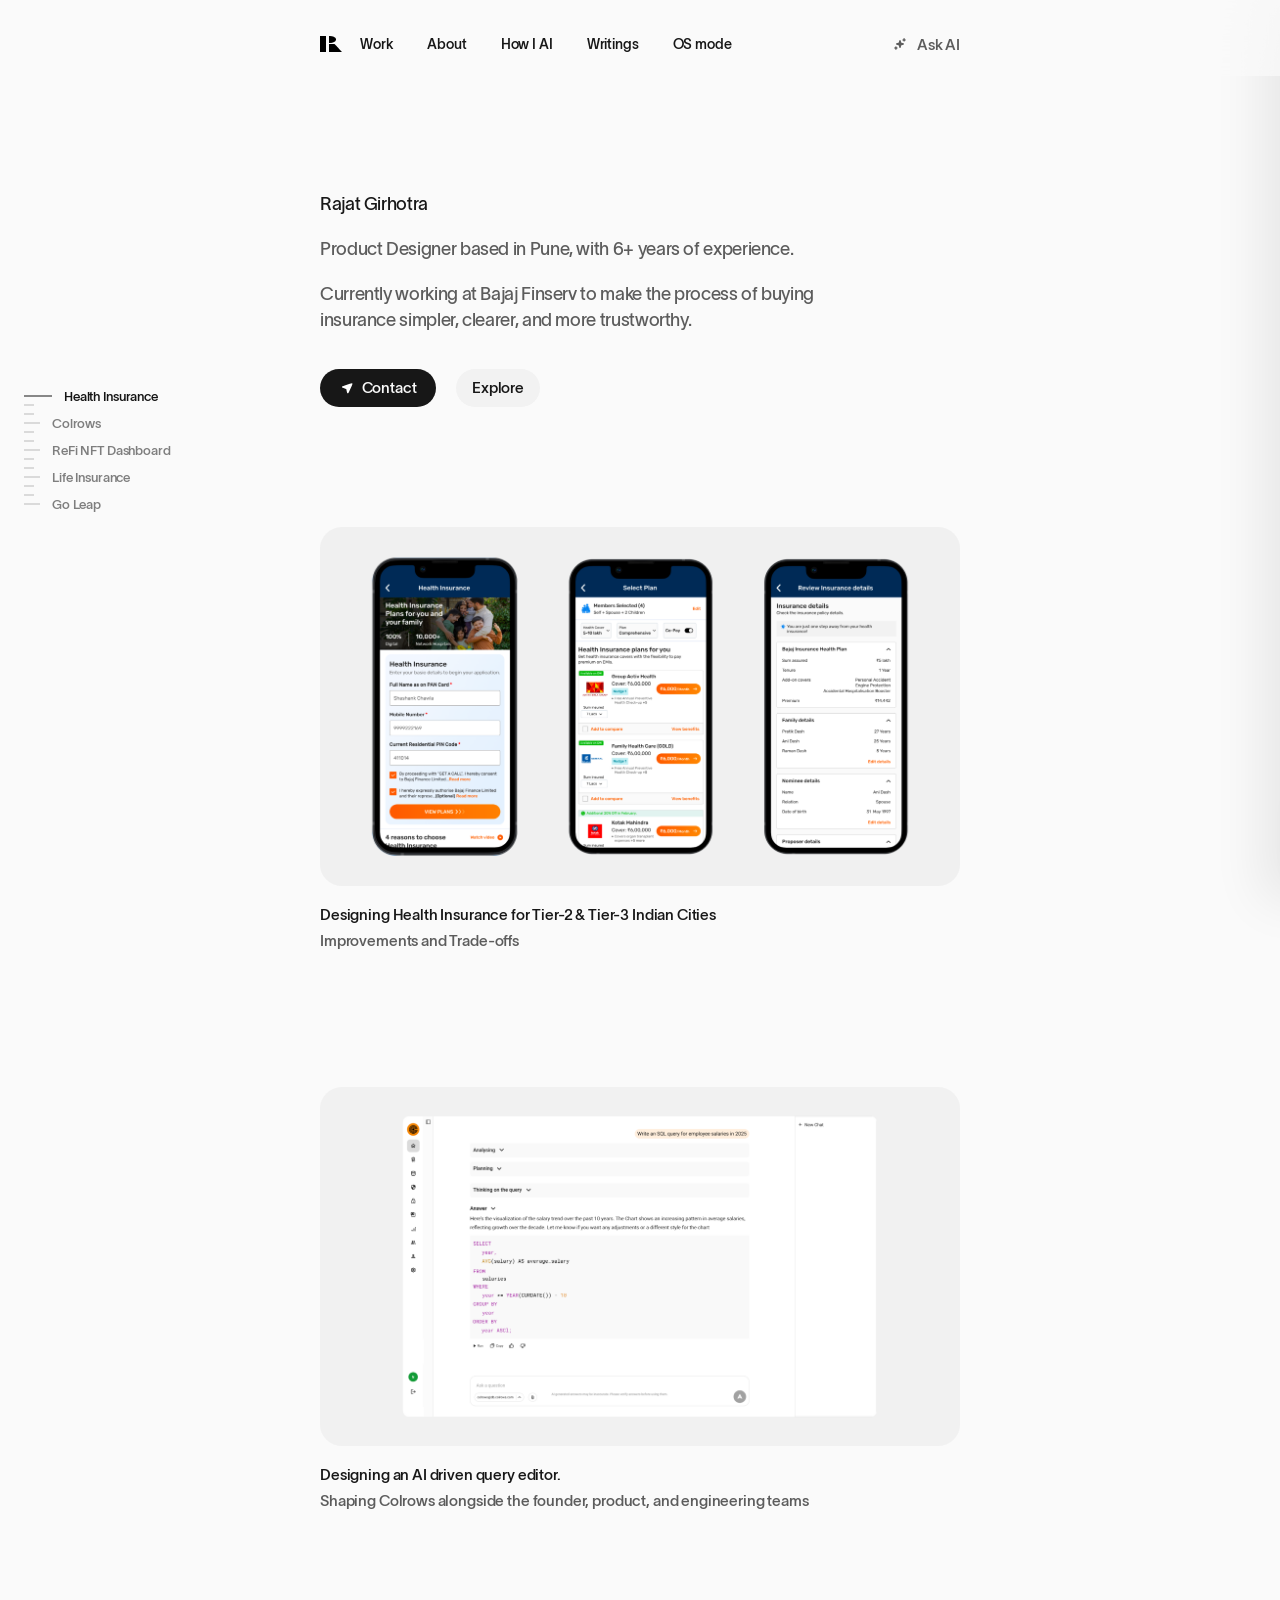
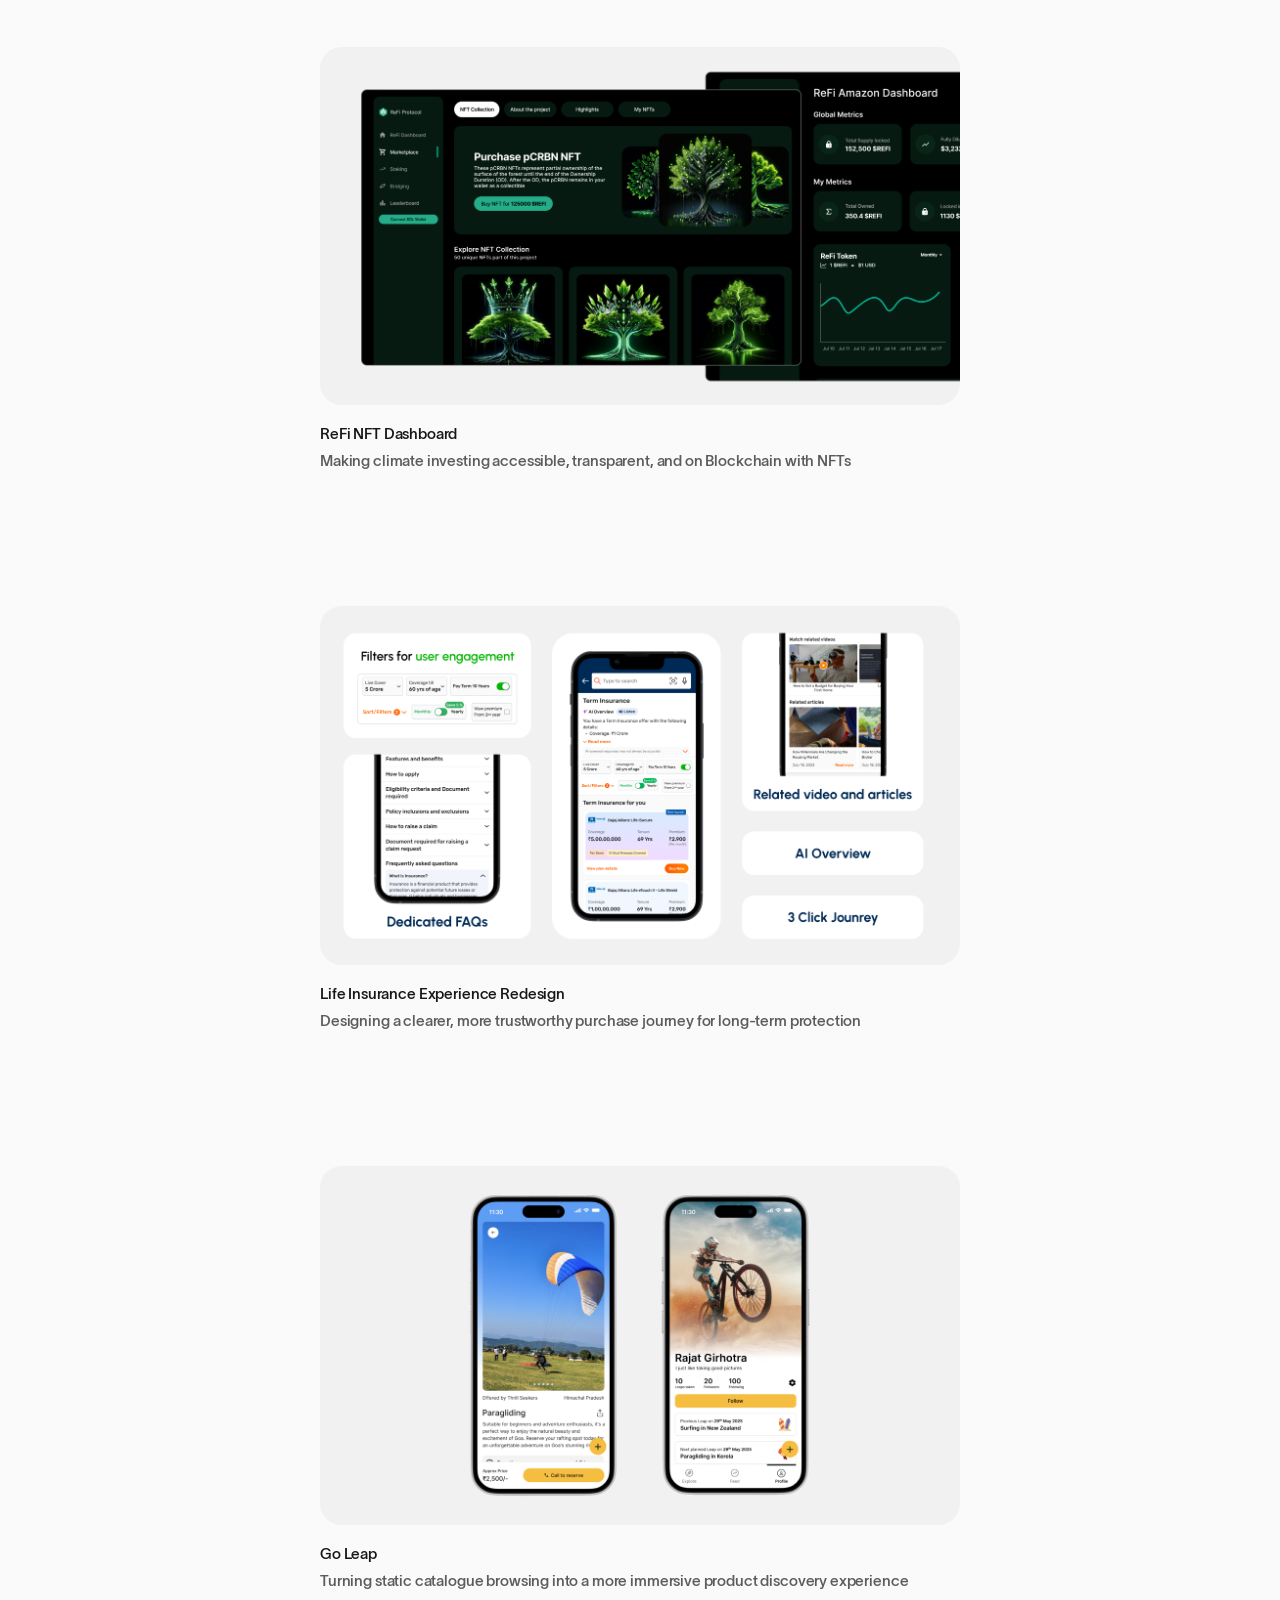
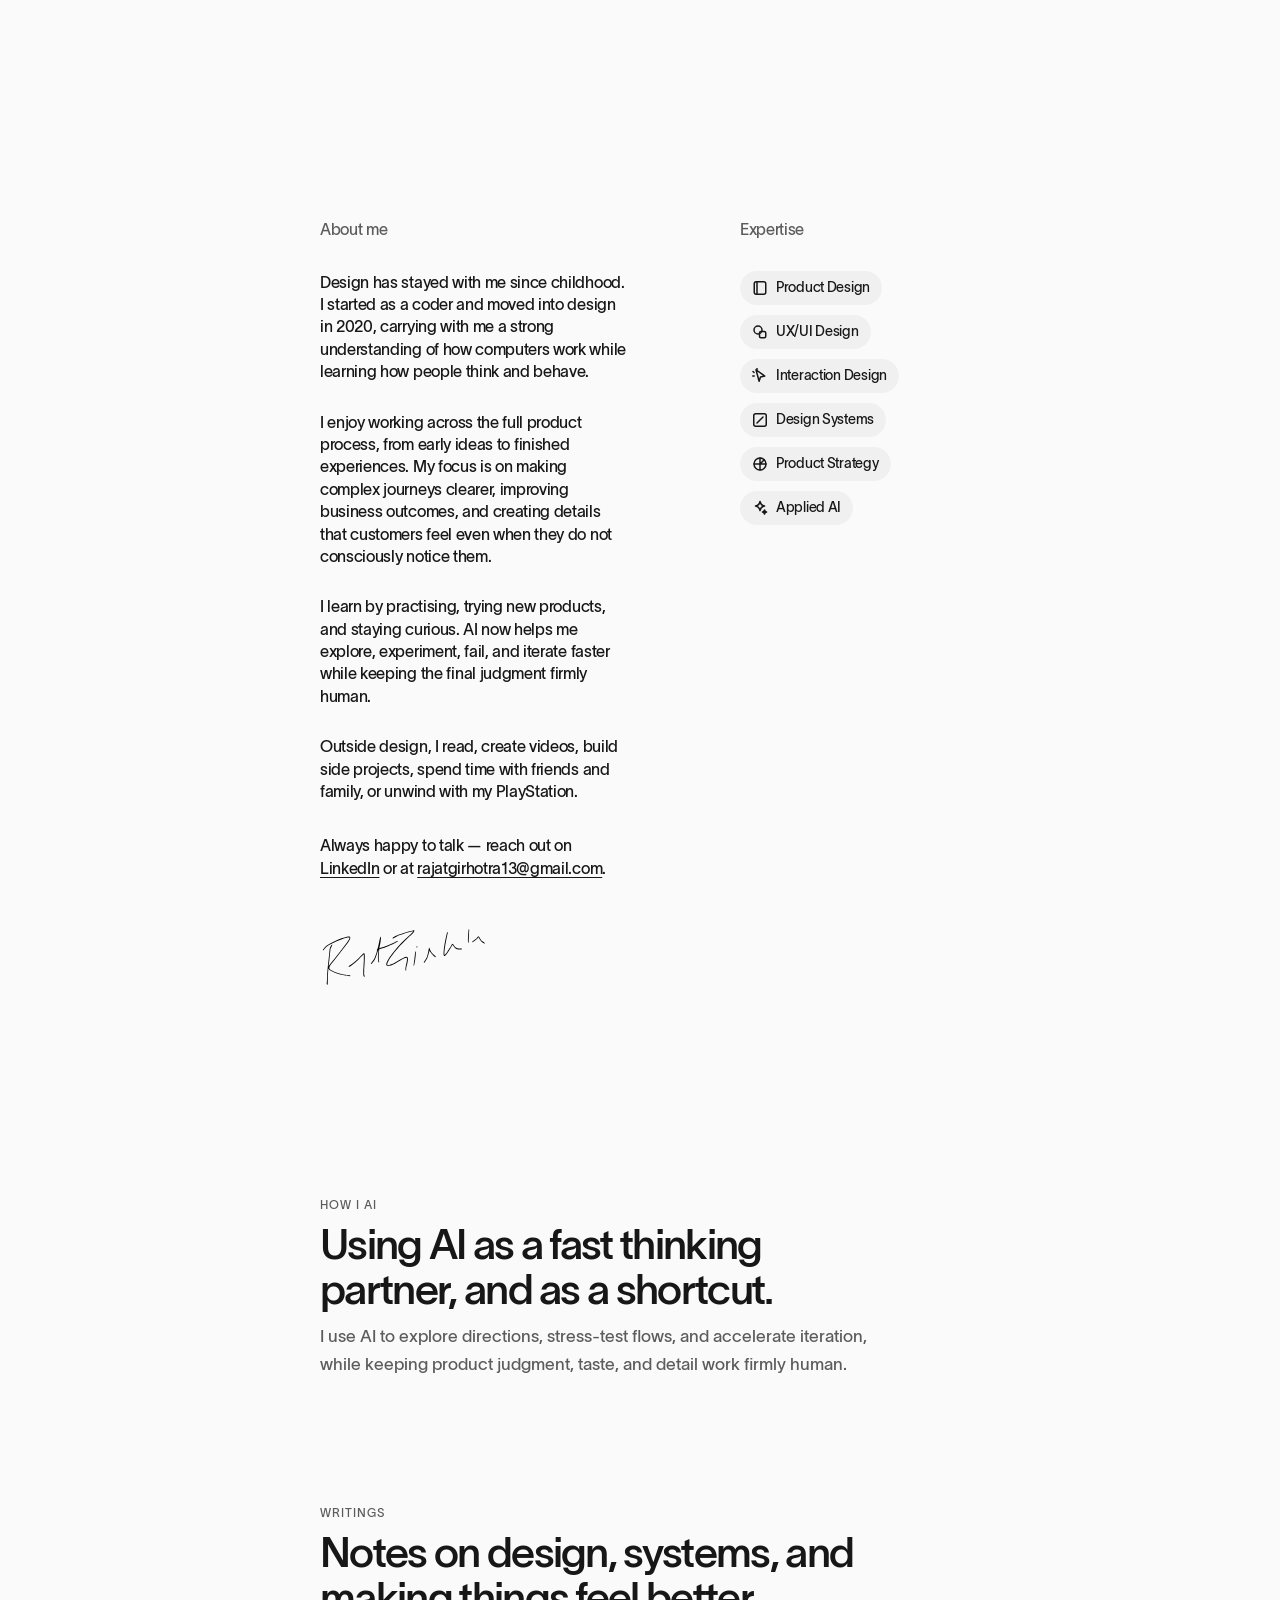
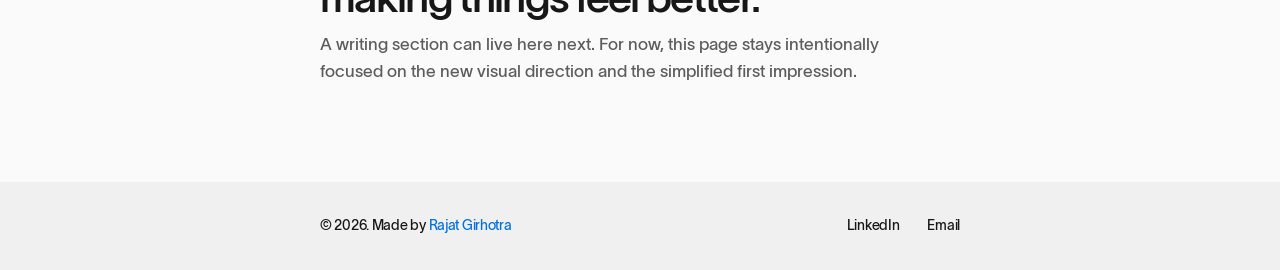
==== index.html @ a449719b "91" ====
<!DOCTYPE html>
<html lang="en">
<head>
  <meta charset="UTF-8">
  <meta name="viewport" content="width=device-width, initial-scale=1.0">
  <title>Rajat Girhotra</title>
  <meta name="description" content="Product designer based in Pune, designing thoughtful insurance experiences.">
  <link rel="icon" type="image/png" sizes="16x16" href="/favicon-16.png">
  <link rel="icon" href="/favicon.ico" sizes="any">
  <link rel="icon" type="image/png" sizes="32x32" href="/favicon.png">
  <link rel="icon" type="image/png" sizes="32x32" href="/favicon-light.png" media="(prefers-color-scheme: light)">
  <link rel="icon" type="image/png" sizes="32x32" href="/favicon-dark.png" media="(prefers-color-scheme: dark)">
  <link rel="icon" type="image/svg+xml" href="/favicon.svg">
  <link rel="apple-touch-icon" href="/apple-touch-icon.png">
  <script>
    if ('scrollRestoration' in history) {
      history.scrollRestoration = 'manual';
    }
    if (window.location.hash) {
      history.replaceState(null, '', window.location.pathname + window.location.search);
    }
    window.scrollTo(0, 0);
  </script>
  <link rel="stylesheet" href="portfolio-redesign.css?v=20260815-3">
</head>
<body>
  <div class="site-shell">
    <header class="topbar">
      <div class="topbar-inner">
        <a class="brand" href="index.html" aria-label="Rajat Girhotra home">
          <img src="rajatlogo.png" alt="" width="22" height="16">
          <span class="brand-name">Rajat Girhotra</span>
        </a>
        <nav id="primaryNavigation" class="topnav" aria-label="Primary">
          <a href="#selected-work"><span class="nav-label">Work</span><span class="nav-description">Things I've made</span></a>
          <a href="#about"><span class="nav-label">About</span><span class="nav-description">Get to know me</span></a>
          <a href="#how-i-ai"><span class="nav-label">How I AI</span><span class="nav-description">How I think with AI</span></a>
          <a href="#writings"><span class="nav-label">Writings</span><span class="nav-description">Some of my thoughts</span></a>
          <a href="index-legacy-finder.html?mode=finder"><span class="nav-label">OS mode</span><span class="nav-description">Open Finder view</span></a>
        </nav>
        <button
          id="mobileMenuToggle"
          class="mobile-menu-toggle"
          type="button"
          aria-label="Open menu"
          aria-expanded="false"
          aria-controls="primaryNavigation"
        >
          <span></span>
          <span></span>
        </button>
        <button class="ask-ai-link ask-ai-trigger ask-ai-desktop-trigger" type="button" aria-expanded="false" aria-controls="askAiPanel">
          <img class="ask-ai-trigger-icon" src="askai.svg" alt="" width="14" height="14" aria-hidden="true">
          <span class="ask-ai-trigger-text">Ask AI</span>
          <span class="ask-ai-trigger-separator" aria-hidden="true"></span>
          <span class="ask-ai-trigger-avatar" aria-hidden="true">R</span>
        </button>
      </div>
    </header>

    <aside class="case-study-rail" aria-label="Case study navigation">
      <button class="case-study-rail-item is-active" type="button" data-case-study-rail-target="selected-work">
        <span class="case-study-rail-mark" aria-hidden="true"></span>
        <span class="case-study-rail-label">Health Insurance</span>
      </button>
      <span class="case-study-rail-tick" aria-hidden="true"></span>
      <span class="case-study-rail-tick" aria-hidden="true"></span>
      <button class="case-study-rail-item" type="button" data-case-study-rail-target="colrows-work">
        <span class="case-study-rail-mark" aria-hidden="true"></span>
        <span class="case-study-rail-label">Colrows</span>
      </button>
      <span class="case-study-rail-tick" aria-hidden="true"></span>
      <span class="case-study-rail-tick" aria-hidden="true"></span>
      <button class="case-study-rail-item" type="button" data-case-study-rail-target="refi-work">
        <span class="case-study-rail-mark" aria-hidden="true"></span>
        <span class="case-study-rail-label">ReFi NFT Dashboard</span>
      </button>
      <span class="case-study-rail-tick" aria-hidden="true"></span>
      <span class="case-study-rail-tick" aria-hidden="true"></span>
      <button class="case-study-rail-item" type="button" data-case-study-rail-target="life-work">
        <span class="case-study-rail-mark" aria-hidden="true"></span>
        <span class="case-study-rail-label">Life Insurance</span>
      </button>
      <span class="case-study-rail-tick" aria-hidden="true"></span>
      <span class="case-study-rail-tick" aria-hidden="true"></span>
      <button class="case-study-rail-item" type="button" data-case-study-rail-target="goleap-work">
        <span class="case-study-rail-mark" aria-hidden="true"></span>
        <span class="case-study-rail-label">Go Leap</span>
      </button>
    </aside>

    <main>
      <section class="hero">
        <div class="hero-copy">
          <p class="eyebrow">Rajat Girhotra</p>
          <p class="hero-text">
            Product Designer based in Pune, with 6+ years of experience.
          </p>
          <p class="hero-text">
            Currently working at Bajaj Finserv to make the process of buying
            insurance simpler, clearer, and more trustworthy.
          </p>
          <div class="hero-actions">
            <div
              id="contactTrigger"
              class="pill pill-dark contact-trigger"
              role="button"
              tabindex="0"
              aria-expanded="false"
              aria-controls="contactIsland"
            >
              <span class="contact-label">
                <img class="contact-label-icon" src="contact.svg" alt="" aria-hidden="true">
                Contact
              </span>
              <div id="contactIsland" class="contact-island" aria-hidden="true">
                <div class="contact-island-header">
                  <h2>Get in touch</h2>
                  <button id="contactClose" class="contact-island-close" type="button" aria-label="Close contact details">×</button>
                </div>
                <div class="contact-island-list">
                  <div class="contact-island-item">
                    <span>Email</span>
                    <button
                      id="emailCopyButton"
                      class="contact-island-value contact-copy-button"
                      type="button"
                      data-copy-value="rajatgirhotra13@gmail.com"
                      aria-label="Copy email address"
                    >
                      <strong>rajatgirhotra13@gmail.com</strong>
                      <span class="contact-item-icon" aria-hidden="true">
                        <img src="copy.svg" alt="">
                      </span>
                    </button>
                  </div>
                  <div class="contact-island-item">
                    <span>LinkedIn</span>
                    <a
                      class="contact-island-value"
                      href="https://www.linkedin.com/in/rajat-girhotra/"
                      target="_blank"
                      rel="noopener noreferrer"
                  >
                    <strong>@rajat.girhotra</strong>
                    <span class="contact-item-icon" aria-hidden="true">
                      <img src="link.svg" alt="">
                    </span>
                  </a>
                </div>
                <div class="contact-island-item">
                  <span>Phone number</span>
                  <button
                    id="phoneCopyButton"
                    class="contact-island-value contact-copy-button"
                    type="button"
                    data-copy-value="9354423022"
                    aria-label="Copy phone number"
                  >
                    <strong>9354423022</strong>
                    <span class="contact-item-icon" aria-hidden="true">
                      <img src="copy.svg" alt="">
                    </span>
                  </button>
                </div>
              </div>
              </div>
            </div>
            <button class="pill pill-light" type="button" data-scroll-target="#selected-work">Explore</button>
          </div>
        </div>
      </section>

      <section
        id="selected-work"
        class="feature-block feature-block-clickable"
        aria-labelledby="feature-title"
        role="button"
        tabindex="0"
        data-case-study-open="health"
      >
        <div class="feature-card">
          <div class="feature-media">
            <picture>
              <source media="(max-width: 640px)" srcset="mobile_healthinsurance.png">
              <img
                src="web_healthinsurance.png"
                alt="Designing Health Insurance for Tier 2 and Tier 3 Indian Cities project preview"
                loading="lazy"
              >
            </picture>
          </div>
        </div>
        <div class="feature-meta">
          <h2 id="feature-title">Designing Health Insurance for Tier-2 &amp; Tier-3 Indian Cities</h2>
          <p>Improvements and Trade-offs</p>
        </div>
      </section>

      <section
        id="colrows-work"
        class="feature-block feature-block-clickable"
        aria-labelledby="feature-title-2"
        role="button"
        tabindex="0"
        data-case-study-open="colrows"
      >
        <div class="feature-card">
          <div class="feature-media feature-media-colrows">
            <picture>
              <source media="(max-width: 640px)" srcset="Mobile_Colrows.png">
              <img
                src="desktop_colrows.png"
                alt="Colrows project preview"
                loading="lazy"
              >
            </picture>
          </div>
        </div>
        <div class="feature-meta">
          <h2 id="feature-title-2">Designing an AI driven query editor.</h2>
          <p>Shaping Colrows alongside the founder, product, and engineering teams</p>
        </div>
      </section>

      <section
        id="refi-work"
        class="feature-block feature-block-clickable"
        aria-labelledby="feature-title-3"
        role="button"
        tabindex="0"
        data-case-study-open="refi"
      >
        <div class="feature-card">
          <div class="feature-media">
            <picture>
              <source media="(max-width: 640px)" srcset="mobile_refi.png">
              <img
                src="desktop_refi.png"
                alt="ReFi NFT Dashboard project preview"
                loading="lazy"
              >
            </picture>
          </div>
        </div>
        <div class="feature-meta">
          <h2 id="feature-title-3">ReFi NFT Dashboard</h2>
          <p>Making climate investing accessible, transparent, and on Blockchain with NFTs</p>
        </div>
      </section>

      <section
        id="life-work"
        class="feature-block feature-block-clickable"
        aria-labelledby="feature-title-4"
        role="button"
        tabindex="0"
        data-case-study-open="life"
      >
        <div class="feature-card">
          <div class="feature-media">
            <picture>
              <source media="(max-width: 640px)" srcset="mobile_life.png">
              <img
                src="desktop_life.png"
                alt="Life Insurance project preview"
                loading="lazy"
              >
            </picture>
          </div>
        </div>
        <div class="feature-meta">
          <h2 id="feature-title-4">Life Insurance Experience Redesign</h2>
          <p>Designing a clearer, more trustworthy purchase journey for long-term protection</p>
        </div>
      </section>

      <section
        id="goleap-work"
        class="feature-block feature-block-clickable"
        aria-labelledby="feature-title-5"
        role="button"
        tabindex="0"
        data-case-study-open="goleap"
      >
        <div class="feature-card">
          <div class="feature-media">
            <picture>
              <source media="(max-width: 640px)" srcset="mobile_goleap.png">
              <img
                src="desktop_GoLeap.png"
                alt="Go Leap project preview"
                loading="lazy"
              >
            </picture>
          </div>
        </div>
        <div class="feature-meta">
          <h2 id="feature-title-5">Go Leap</h2>
          <p>Turning static catalogue browsing into a more immersive product discovery experience</p>
        </div>
      </section>

      <section id="about" class="content-section about-section">
        <div class="about-layout">
          <div class="about-main">
            <h3 class="about-heading">About me</h3>
            <div class="about-copy">
              <p>
                Design has stayed with me since childhood. I started as a coder and moved
                into design in 2020, carrying with me a strong understanding of how
                computers work while learning how people think and behave.
              </p>
              <p>
                I enjoy working across the full product process, from early ideas to
                finished experiences. My focus is on making complex journeys clearer,
                improving business outcomes, and creating details that customers feel even
                when they do not consciously notice them.
              </p>
              <p>
                I learn by practising, trying new products, and staying curious. AI now
                helps me explore, experiment, fail, and iterate faster while keeping the
                final judgment firmly human.
              </p>
              <p>
                Outside design, I read, create videos, build side projects, spend time with
                friends and family, or unwind with my PlayStation.
              </p>
              <p class="about-contact">
                Always happy to talk — reach out on
                <a href="https://www.linkedin.com/in/rajat-girhotra/" target="_blank" rel="noreferrer">LinkedIn</a>
                or at
                <a href="mailto:rajatgirhotra13@gmail.com">rajatgirhotra13@gmail.com</a>.
              </p>
            </div>
            <div class="about-signature" aria-label="Rajat Girhotra">
              <img src="sign.svg" alt="">
            </div>
          </div>

          <aside class="about-expertise" aria-labelledby="expertise-heading">
            <h3 id="expertise-heading" class="about-heading">Expertise</h3>
            <ul class="expertise-list">
              <li class="expertise-pill">
                <svg viewBox="0 0 16 16" aria-hidden="true">
                  <rect x="2.25" y="1.75" width="11.5" height="12.5" rx="2"></rect>
                  <path d="M5 2v12"></path>
                </svg>
                <span>Product Design</span>
              </li>
              <li class="expertise-pill">
                <svg viewBox="0 0 16 16" aria-hidden="true">
                  <circle cx="6" cy="6" r="4"></circle>
                  <rect x="7.5" y="7.5" width="6.25" height="6.25" rx="1.5"></rect>
                </svg>
                <span>UX/UI Design</span>
              </li>
              <li class="expertise-pill">
                <svg viewBox="0 0 16 16" aria-hidden="true">
                  <path d="M4 1.75 12.75 8 8.5 9.1l-1.4 4.15L4 1.75Z"></path>
                  <path d="M2 4.5 1 3.5M2.25 8H.75M5 1.75V.5"></path>
                </svg>
                <span>Interaction Design</span>
              </li>
              <li class="expertise-pill">
                <svg viewBox="0 0 16 16" aria-hidden="true">
                  <rect x="1.75" y="1.75" width="12.5" height="12.5" rx="2"></rect>
                  <path d="m5 11 6-6"></path>
                </svg>
                <span>Design Systems</span>
              </li>
              <li class="expertise-pill">
                <svg viewBox="0 0 16 16" aria-hidden="true">
                  <circle cx="8" cy="8" r="6"></circle>
                  <path d="M8 2v12M2 8h12M8 8l4.25-4.25"></path>
                </svg>
                <span>Product Strategy</span>
              </li>
              <li class="expertise-pill">
                <svg viewBox="0 0 16 16" aria-hidden="true">
                  <path d="M8 1.5c.45 2.55 1.95 4.05 4.5 4.5C9.95 6.45 8.45 7.95 8 10.5 7.55 7.95 6.05 6.45 3.5 6 6.05 5.55 7.55 4.05 8 1.5Z"></path>
                  <path d="M12.5 10c.2 1.15.85 1.8 2 2-1.15.2-1.8.85-2 2-.2-1.15-.85-1.8-2-2 1.15-.2 1.8-.85 2-2Z"></path>
                </svg>
                <span>Applied AI</span>
              </li>
            </ul>
          </aside>
        </div>
      </section>

      <section id="how-i-ai" class="content-section">
        <div class="content-copy">
          <p class="section-kicker">How I AI</p>
          <h3>Using AI as a fast thinking partner, and as a shortcut.</h3>
          <p>
            I use AI to explore directions, stress-test flows, and accelerate iteration,
            while keeping product judgment, taste, and detail work firmly human.
          </p>
        </div>
      </section>

      <section id="writings" class="content-section content-section-last">
        <div class="content-copy">
          <p class="section-kicker">Writings</p>
          <h3>Notes on design, systems, and making things feel better.</h3>
          <p>
            A writing section can live here next. For now, this page stays intentionally
            focused on the new visual direction and the simplified first impression.
          </p>
        </div>
      </section>
    </main>

    <footer class="site-footer">
      <div class="site-footer-inner">
        <p>© 2026. Made by <a href="index.html">Rajat Girhotra</a></p>
        <nav class="site-footer-links" aria-label="Footer">
          <a href="https://www.linkedin.com/in/rajat-girhotra/" target="_blank" rel="noreferrer">LinkedIn</a>
          <a href="mailto:rajatgirhotra13@gmail.com">Email</a>
        </nav>
      </div>
    </footer>
  </div>

  <header id="caseStudyActionBar" class="case-study-action-bar" hidden>
    <div class="case-study-action-bar-inner">
      <button id="caseStudyReturn" class="case-study-return" type="button">
        <img src="return.svg" alt="" width="16" height="16" aria-hidden="true">
        <span>Return</span>
      </button>

      <div
        id="caseStudyContactTrigger"
        class="pill pill-dark contact-trigger case-study-contact-trigger"
        role="button"
        tabindex="0"
        aria-expanded="false"
        aria-controls="caseStudyContactIsland"
      >
        <span class="contact-label">
          <img class="contact-label-icon" src="contact.svg" alt="" aria-hidden="true">
          Contact
        </span>
        <div id="caseStudyContactIsland" class="contact-island" aria-hidden="true">
          <div class="contact-island-header">
            <h2>Get in touch</h2>
            <button id="caseStudyContactClose" class="contact-island-close" type="button" aria-label="Close contact details">×</button>
          </div>
          <div class="contact-island-list">
            <div class="contact-island-item">
              <span>Email</span>
              <button
                class="contact-island-value contact-copy-button"
                type="button"
                data-copy-value="rajatgirhotra13@gmail.com"
                data-copy-toast="Email copied to clipboard"
                aria-label="Copy email address"
              >
                <strong>rajatgirhotra13@gmail.com</strong>
                <span class="contact-item-icon" aria-hidden="true"><img src="copy.svg" alt=""></span>
              </button>
            </div>
            <div class="contact-island-item">
              <span>LinkedIn</span>
              <a
                class="contact-island-value"
                href="https://www.linkedin.com/in/rajat-girhotra/"
                target="_blank"
                rel="noopener noreferrer"
              >
                <strong>@rajat.girhotra</strong>
                <span class="contact-item-icon" aria-hidden="true"><img src="link.svg" alt=""></span>
              </a>
            </div>
            <div class="contact-island-item">
              <span>Phone number</span>
              <button
                class="contact-island-value contact-copy-button"
                type="button"
                data-copy-value="9354423022"
                data-copy-toast="Phone number copied to clipboard"
                aria-label="Copy phone number"
              >
                <strong>9354423022</strong>
                <span class="contact-item-icon" aria-hidden="true"><img src="copy.svg" alt=""></span>
              </button>
            </div>
          </div>
        </div>
      </div>
    </div>
  </header>

  <article id="healthCaseStudy" class="case-study-overlay" aria-hidden="true" aria-labelledby="healthCaseStudyTitle" hidden>
    <div class="case-study-shell">
      <header class="case-study-intro">
        <p class="case-study-kicker">Health Insurance</p>
        <h1 id="healthCaseStudyTitle">Health Insurance Experience Redesign</h1>
        <p>
          Redesigning the end-to-end health insurance purchase journey to improve conversion,
          reduce drop-offs, and simplify decision making for users buying policies for
          themselves and family members.
        </p>
        <dl class="case-study-meta">
          <div><dt>Role</dt><dd>Product Designer</dd></div>
          <div><dt>Duration</dt><dd>3 weeks</dd></div>
          <div><dt>Platform</dt><dd>Mobile Web + App</dd></div>
          <div><dt>Scope</dt><dd>Discovery, UX, UI, Validation</dd></div>
        </dl>
      </header>

      <picture class="case-study-hero-media">
        <source media="(max-width: 768px)" srcset="Health%20Mobile.png">
        <img src="HealthDesktop.png" alt="Health Insurance case study hero" loading="lazy" decoding="async">
      </picture>

      <section class="case-study-section">
        <p class="case-study-kicker">01 Problem</p>
        <h2>Where the journey was broken</h2>
        <div class="case-study-card-grid">
          <div class="case-study-card">
            <h3>Confusing member selection</h3>
            <p>Users struggled with who-to-insure logic; complex family combinations created confusion and dead ends.</p>
          </div>
          <div class="case-study-card">
            <h3>Form drop-offs</h3>
            <p>High abandonment during medical declaration and proposer detail forms due to long, unguided inputs.</p>
          </div>
          <div class="case-study-card">
            <h3>Poor plan discovery</h3>
            <p>Filters and plan comparison lacked clarity, leaving users unable to make confident decisions.</p>
          </div>
          <div class="case-study-card">
            <h3>Reactive error handling</h3>
            <p>Errors surfaced after submission rather than being prevented inline, causing frustration and re-entry.</p>
          </div>
        </div>
      </section>

      <section class="case-study-section">
        <p class="case-study-kicker">02 Baseline</p>
        <h2>Where we started</h2>
        <div class="case-study-stat-grid">
          <div><strong>18.6%</strong><span>Conversion rate</span></div>
          <div><strong>27%</strong><span>Drop-off at member selection</span></div>
          <div><strong>34%</strong><span>Drop-off at medical declaration</span></div>
          <div><strong>6.8 min</strong><span>Avg. time to purchase</span></div>
          <div><strong>22%</strong><span>Error rate in form sessions</span></div>
          <div><strong>9%</strong><span>Plan comparison usage</span></div>
        </div>
      </section>

      <section class="case-study-section">
        <p class="case-study-kicker">03 Goals</p>
        <h2>What we set out to achieve</h2>
        <ol class="case-study-list">
          <li>Increase overall conversion by reducing funnel drop-offs at every stage.</li>
          <li>Simplify family member selection for varied combination scenarios.</li>
          <li>Improve form completion through preventive error handling and inline guidance.</li>
          <li>Make plan filtering and comparison intuitive so users find the right plan faster.</li>
          <li>Reduce time to purchase by streamlining decision points across the journey.</li>
        </ol>
      </section>

      <section class="case-study-section">
        <p class="case-study-kicker">04 Design</p>
        <h2>Eight areas of redesign</h2>
        <div class="case-study-card-grid">
          <div class="case-study-card"><span>01</span><h3>Member selection</h3><p>Converted to modular chips with real-time logic and progressive disclosure for separate-policy cases.</p></div>
          <div class="case-study-card"><span>02</span><h3>Guided forms</h3><p>Inline validation, contextual hints, smart defaults, and reduced redundant fields lowered error loops.</p></div>
          <div class="case-study-card"><span>03</span><h3>Family complexity</h3><p>Covered real-world combinations through inline nudges and system-driven constraints instead of silent failures.</p></div>
          <div class="case-study-card"><span>04</span><h3>Plan discovery</h3><p>Pre-applied filters and clearer bottom-sheet filtering helped users compare and decide faster.</p></div>
          <div class="case-study-card"><span>05</span><h3>Add-ons</h3><p>Grouped optional upgrades with price tags and benefit summaries to reduce cognitive load.</p></div>
          <div class="case-study-card"><span>06</span><h3>Medical declaration</h3><p>Started with a binary decision and expanded only when needed, making dense forms less intimidating.</p></div>
          <div class="case-study-card"><span>07</span><h3>Error handling</h3><p>Moved from reactive errors to preventive field-level validation with clear, actionable messages.</p></div>
          <div class="case-study-card"><span>08</span><h3>Post-purchase</h3><p>Created clearer confirmation states and a feedback moment to close the insight loop.</p></div>
        </div>
      </section>

      <section class="case-study-section">
        <p class="case-study-kicker">05 Impact</p>
        <h2>Results after redesign</h2>
        <div class="case-study-stat-grid">
          <div><strong>+44%</strong><span>Conversion rate, 18.6% to 26.9%</span></div>
          <div><strong>-48%</strong><span>Drop-off at member selection, 27% to 14%</span></div>
          <div><strong>-44%</strong><span>Drop-off at medical declaration, 34% to 19%</span></div>
          <div><strong>-38%</strong><span>Time to purchase, 6.8 to 4.2 min</span></div>
          <div><strong>-59%</strong><span>Error rate in forms, 22% to 9%</span></div>
          <div><strong>+133%</strong><span>Plan comparison usage, 9% to 21%</span></div>
        </div>
      </section>

      <section class="case-study-section case-study-reflection">
        <p class="case-study-kicker">06 Reflection</p>
        <h2>What this project reinforced</h2>
        <p>
          Reducing friction across the entire funnel and improving clarity in complex family
          scenarios led to faster decision making and strong uplift in conversion.
        </p>
        <p>
          The biggest lesson: preventive design always outperforms reactive fixes. Catching
          errors before they happen through smart defaults, inline validation, and progressive
          disclosure had a compounding effect across every stage of the journey.
        </p>
      </section>
    </div>
  </article>

  <article id="colrowsCaseStudy" class="case-study-overlay" aria-hidden="true" aria-labelledby="colrowsCaseStudyTitle" hidden>
    <div class="case-study-shell">
      <header class="case-study-intro">
        <p class="case-study-kicker">Colrows</p>
        <h1 id="colrowsCaseStudyTitle">From Idea to Product</h1>
        <p>
          Designing an AI-first data workspace that turns complex workflows into
          real-time decision systems anyone can use, not just analysts.
        </p>
        <dl class="case-study-meta">
          <div><dt>Role</dt><dd>Sole Freelance Product Designer</dd></div>
          <div><dt>Platform</dt><dd>Web App</dd></div>
          <div><dt>Focus</dt><dd>AI Chat, Querying, Data Viz</dd></div>
          <div><dt>Scope</dt><dd>End-to-end UX/UI</dd></div>
        </dl>
      </header>

      <picture class="case-study-hero-media">
        <source media="(max-width: 768px)" srcset="ColrowsMobile-1400.jpg">
        <img src="ColrowsDesktopLightMode-2400.jpg" alt="Colrows case study hero" loading="lazy" decoding="async">
      </picture>

      <section class="case-study-section">
        <p class="case-study-kicker">01 Problem</p>
        <h2>Organizations do not lack data. They lack speed and clarity.</h2>
        <div class="case-study-card-grid">
          <div class="case-study-card">
            <h3>Data is siloed</h3>
            <p>Data lived across disconnected systems with no unified layer, making cross-source questions hard without analyst involvement.</p>
          </div>
          <div class="case-study-card">
            <h3>Teams depended on analysts</h3>
            <p>Every business question became a request. Queries took hours or days, slowing decisions across the organization.</p>
          </div>
          <div class="case-study-card">
            <h3>BI tools felt fragmented</h3>
            <p>Existing tools required SQL knowledge and context switching across platforms, creating a steep curve for non-technical users.</p>
          </div>
          <div class="case-study-card">
            <h3>Decision latency was real</h3>
            <p>In one deployment, teams took 23 days to answer a single business question, directly hurting speed and confidence.</p>
          </div>
        </div>
      </section>

      <section class="case-study-section">
        <p class="case-study-kicker">02 Goal</p>
        <h2>Make data access instant and self-serve</h2>
        <ol class="case-study-list">
          <li>Let anyone query data instantly without SQL or analyst dependency.</li>
          <li>Use AI to remove the barrier between a question and an answer.</li>
          <li>Make insights explainable, editable, and actionable instead of black-box outputs.</li>
          <li>Move decision-making from delayed requests to real-time exploration.</li>
        </ol>
      </section>

      <section class="case-study-section">
        <p class="case-study-kicker">03 Approach</p>
        <h2>Five design decisions that shaped the product</h2>
        <div class="case-study-card-grid">
          <div class="case-study-card"><span>01</span><h3>One core action</h3><p>The product centered around one simple prompt: ask a question. That gave new users a near-zero learning curve.</p></div>
          <div class="case-study-card"><span>02</span><h3>Structured AI outputs</h3><p>Answers appeared as tables, charts, and editable SQL so users could verify what the AI returned.</p></div>
          <div class="case-study-card"><span>03</span><h3>Explainability first</h3><p>Users could inspect sources, edit queries, and rerun outputs to build trust through control rather than faith.</p></div>
          <div class="case-study-card"><span>04</span><h3>Question to action</h3><p>AI suggested visualizations automatically and kept exploration in one continuous workflow.</p></div>
          <div class="case-study-card"><span>05</span><h3>Multiple personas</h3><p>Non-technical users got conversation, analysts got SQL control, and enterprises got role-based access.</p></div>
        </div>
      </section>

      <section class="case-study-section">
        <p class="case-study-kicker">04 Features</p>
        <h2>Key product surfaces designed</h2>
        <div class="case-study-card-grid">
          <div class="case-study-card"><h3>Conversational querying</h3><p>Natural-language prompts for teams who needed answers without writing SQL.</p></div>
          <div class="case-study-card"><h3>Editable SQL</h3><p>Generated queries stayed visible and adjustable for analysts and power users.</p></div>
          <div class="case-study-card"><h3>Real-time charts</h3><p>Charts and visual summaries generated directly from the answer flow.</p></div>
          <div class="case-study-card"><h3>Unified workspace</h3><p>A single place to ask, inspect, visualize, and continue exploring data.</p></div>
        </div>
      </section>

      <section class="case-study-section">
        <p class="case-study-kicker">05 Impact</p>
        <h2>From a live enterprise deployment</h2>
        <div class="case-study-stat-grid">
          <div><strong>-90%+</strong><span>Decision latency, with questions answered in minutes instead of days</span></div>
          <div><strong>8x</strong><span>Data adoption, with business teams querying data directly</span></div>
          <div><strong>-80%</strong><span>IT and data team requests shifted toward self-serve analytics</span></div>
          <div><strong>&lt;4 min</strong><span>Time to answer a business question, down from 23 days</span></div>
        </div>
      </section>

      <section class="case-study-section">
        <p class="case-study-kicker">06 Before vs After</p>
        <h2>What changed</h2>
        <div class="case-study-card-grid">
          <div class="case-study-card"><h3>Before</h3><p>23 days to answer a business question. Heavy dependency on analysts. Static dashboards and fragmented data sources.</p></div>
          <div class="case-study-card"><h3>After</h3><p>Answers in under four minutes. Self-serve exploration for business teams. Real-time insights from a unified layer.</p></div>
        </div>
      </section>

      <section class="case-study-section case-study-reflection">
        <p class="case-study-kicker">07 Reflection</p>
        <h2>What this project reinforced</h2>
        <p>
          AI products must prioritize trust and explainability above everything else.
          Good UX hides complexity without removing capability.
        </p>
        <p>
          The outcome: Colrows evolved into a system where business teams could go
          from question to insight to action in minutes, without relying on data teams.
        </p>
      </section>
    </div>
  </article>

  <article id="refiCaseStudy" class="case-study-overlay" aria-hidden="true" aria-labelledby="refiCaseStudyTitle" hidden>
    <div class="case-study-shell">
      <header class="case-study-intro">
        <p class="case-study-kicker">ReFi NFT Dashboard</p>
        <h1 id="refiCaseStudyTitle">Making climate investing accessible through NFTs</h1>
        <p>
          Designing a Web3 dashboard that makes climate-positive assets, staking,
          wallets, and NFT ownership easier to understand and act on.
        </p>
        <dl class="case-study-meta">
          <div><dt>Role</dt><dd>Product Designer</dd></div>
          <div><dt>Platform</dt><dd>Web Dashboard</dd></div>
          <div><dt>Focus</dt><dd>Web3, NFTs, Climate Finance</dd></div>
          <div><dt>Scope</dt><dd>End-to-end UX/UI</dd></div>
        </dl>
      </header>

      <picture class="case-study-hero-media">
        <source media="(max-width: 768px)" srcset="mobile_refi.png">
        <img src="desktop_refi.png" alt="ReFi NFT Dashboard case study hero" loading="lazy" decoding="async">
      </picture>

      <section class="case-study-section">
        <p class="case-study-kicker">01 Problem</p>
        <h2>Climate finance and Web3 both come with steep learning curves</h2>
        <div class="case-study-card-grid">
          <div class="case-study-card"><h3>Unfamiliar terminology</h3><p>Users had to understand staking, wallets, token ownership, and environmental impact before they could make a confident decision.</p></div>
          <div class="case-study-card"><h3>Fragmented information</h3><p>Financial performance, NFT details, and climate impact lived across separate surfaces without one clear story.</p></div>
          <div class="case-study-card"><h3>Low trust</h3><p>Abstract claims and opaque blockchain activity made it difficult for users to verify where their money and impact were going.</p></div>
          <div class="case-study-card"><h3>Complex actions</h3><p>Connecting a wallet and completing transactions introduced unfamiliar steps, states, and failure points.</p></div>
        </div>
      </section>

      <section class="case-study-section">
        <p class="case-study-kicker">02 Goal</p>
        <h2>Turn a complex investment system into a clear guided experience</h2>
        <ol class="case-study-list">
          <li>Explain every investment opportunity in plain language.</li>
          <li>Connect financial value with visible, measurable climate impact.</li>
          <li>Make wallet and transaction states clear before, during, and after every action.</li>
          <li>Give users one dashboard for assets, rewards, NFTs, and portfolio performance.</li>
        </ol>
      </section>

      <section class="case-study-section">
        <p class="case-study-kicker">03 Design</p>
        <h2>Four decisions that shaped the dashboard</h2>
        <div class="case-study-card-grid">
          <div class="case-study-card"><span>01</span><h3>Impact-first discovery</h3><p>Projects lead with a clear impact story, supported by financial information and asset details.</p></div>
          <div class="case-study-card"><span>02</span><h3>Progressive disclosure</h3><p>Core information stays simple while advanced blockchain and transaction details remain available when needed.</p></div>
          <div class="case-study-card"><span>03</span><h3>Transparent ownership</h3><p>NFT status, wallet activity, rewards, and project allocation are connected in one traceable view.</p></div>
          <div class="case-study-card"><span>04</span><h3>Guided transactions</h3><p>Every transaction communicates the next step, network state, cost, confirmation, and recovery path.</p></div>
        </div>
      </section>

      <section class="case-study-section">
        <p class="case-study-kicker">04 Outcome</p>
        <h2>A more understandable bridge between investing and climate impact</h2>
        <div class="case-study-card-grid">
          <div class="case-study-card"><h3>One portfolio view</h3><p>Users can understand holdings, rewards, NFT ownership, and environmental contribution without switching tools.</p></div>
          <div class="case-study-card"><h3>More confident decisions</h3><p>Clear hierarchy and plain-language explanations reduce the knowledge required to explore an opportunity.</p></div>
        </div>
      </section>

      <section class="case-study-section case-study-reflection">
        <p class="case-study-kicker">05 Reflection</p>
        <h2>What this project reinforced</h2>
        <p>
          Emerging technology becomes useful only when the interface makes its value,
          risks, and system state understandable. The dashboard treats transparency as
          part of the product experience, not supporting documentation.
        </p>
      </section>
    </div>
  </article>

  <article id="lifeCaseStudy" class="case-study-overlay" aria-hidden="true" aria-labelledby="lifeCaseStudyTitle" hidden>
    <div class="case-study-shell">
      <header class="case-study-intro">
        <p class="case-study-kicker">Life Insurance</p>
        <h1 id="lifeCaseStudyTitle">Life Insurance Experience Redesign</h1>
        <p>
          Redesigning a high-trust insurance purchase journey around clarity,
          continuity, transparent plan selection, and confident completion.
        </p>
        <dl class="case-study-meta">
          <div><dt>Role</dt><dd>Product Designer</dd></div>
          <div><dt>Platform</dt><dd>Mobile Web + App</dd></div>
          <div><dt>Focus</dt><dd>Trust, Conversion, Forms</dd></div>
          <div><dt>Scope</dt><dd>UX, UI, Journey Design</dd></div>
        </dl>
      </header>

      <picture class="case-study-hero-media">
        <source media="(max-width: 768px)" srcset="mobile_life.png">
        <img src="desktop_life.png" alt="Life Insurance case study hero" loading="lazy" decoding="async">
      </picture>

      <section class="case-study-section">
        <p class="case-study-kicker">01 Focus</p>
        <h2>Making a long-term financial decision feel clear</h2>
        <div class="case-study-card-grid">
          <div class="case-study-card"><h3>Trust-first flow</h3><p>Structured the journey so users understood coverage, eligibility, and next steps before committing.</p></div>
          <div class="case-study-card"><h3>Continuity</h3><p>Kept the experience coherent from discovery through proposal details, review, payment, and confirmation.</p></div>
          <div class="case-study-card"><h3>Transparent choices</h3><p>Clarified plan comparison, premium logic, and decision points so users could move forward with confidence.</p></div>
          <div class="case-study-card"><h3>Friction control</h3><p>Reduced uncertainty through progressive disclosure, simpler form sections, and clearer validation states.</p></div>
        </div>
      </section>

      <section class="case-study-section case-study-reflection">
        <p class="case-study-kicker">02 Reflection</p>
        <h2>What this project reinforced</h2>
        <p>
          In insurance, trust is not a visual layer. It is built through sequencing,
          explanation, recovery states, and the confidence that every next step makes sense.
        </p>
      </section>
    </div>
  </article>

  <article id="goleapCaseStudy" class="case-study-overlay" aria-hidden="true" aria-labelledby="goleapCaseStudyTitle" hidden>
    <div class="case-study-shell">
      <header class="case-study-intro">
        <p class="case-study-kicker">Go Leap</p>
        <h1 id="goleapCaseStudyTitle">Immersive Product Discovery</h1>
        <p>
          A freelance project focused on turning static catalogue browsing into a
          richer, more guided product discovery experience.
        </p>
        <dl class="case-study-meta">
          <div><dt>Role</dt><dd>Freelance Product Designer</dd></div>
          <div><dt>Platform</dt><dd>Web</dd></div>
          <div><dt>Focus</dt><dd>Catalogue, Discovery, Visual UX</dd></div>
          <div><dt>Scope</dt><dd>UX/UI Design</dd></div>
        </dl>
      </header>

      <picture class="case-study-hero-media">
        <source media="(max-width: 768px)" srcset="mobile_goleap.png">
        <img src="desktop_GoLeap.png" alt="Go Leap case study hero" loading="lazy" decoding="async">
      </picture>

      <section class="case-study-section">
        <p class="case-study-kicker">01 Focus</p>
        <h2>From passive browsing to active exploration</h2>
        <div class="case-study-card-grid">
          <div class="case-study-card"><h3>Better discovery</h3><p>Restructured browsing so users could understand product categories and details without friction.</p></div>
          <div class="case-study-card"><h3>Visual clarity</h3><p>Used stronger hierarchy and imagery to make the catalogue feel more tangible and easier to scan.</p></div>
          <div class="case-study-card"><h3>Guided movement</h3><p>Created a flow that helped users move from overview to product-level detail naturally.</p></div>
          <div class="case-study-card"><h3>Conversion support</h3><p>Reduced dead ends by making key actions and product information available at the right moments.</p></div>
        </div>
      </section>

      <section class="case-study-section case-study-reflection">
        <p class="case-study-kicker">02 Reflection</p>
        <h2>What this project reinforced</h2>
        <p>
          Discovery experiences need rhythm: enough structure to compare, enough visual
          detail to feel real, and enough momentum to keep people moving.
        </p>
      </section>
    </div>
  </article>

  <button class="ask-ai-trigger ask-ai-mobile-trigger" type="button" aria-expanded="false" aria-controls="askAiPanel">
    <img class="ask-ai-trigger-icon" src="askai.svg" alt="" width="15" height="15" aria-hidden="true">
    <span class="ask-ai-trigger-text">Ask AI</span>
    <span class="ask-ai-trigger-separator" aria-hidden="true"></span>
    <span class="ask-ai-trigger-avatar" aria-hidden="true">R</span>
  </button>

  <div id="askAiBackdrop" class="ask-ai-backdrop" hidden></div>
  <div id="contactToast" class="contact-toast" role="status" aria-live="polite" hidden>Email copied to clipboard</div>
  <aside id="askAiPanel" class="ask-ai-panel" aria-hidden="true" aria-labelledby="askAiPanelTitle">
    <div class="ask-ai-panel-header">
      <div class="ask-ai-panel-kicker">
        <span class="ask-ai-panel-kicker-icon" aria-hidden="true">✦</span>
        <span id="askAiPanelTitle">Ask Rajat</span>
        <button
          class="ask-ai-panel-info"
          type="button"
          aria-label="About Ask Rajat"
        >
          i
          <span class="ask-ai-panel-tooltip" role="tooltip">
            This is an AI trained on my real case studies. It can occasionally get things
            wrong - check the project pages for the full story.
          </span>
        </button>
      </div>
      <button id="askAiClose" class="ask-ai-close" type="button" aria-label="Close Ask AI panel">×</button>
    </div>

    <div class="ask-ai-panel-body">
      <div id="askAiChat" class="ask-ai-chat" hidden></div>
      <div class="ask-ai-starter">
        <h2>Ask me anything.</h2>
        <div class="ask-ai-suggestions">
          <button type="button" class="ask-ai-suggestion"><span>What's your strongest project?</span></button>
          <button type="button" class="ask-ai-suggestion"><span>How do you use AI in your design process?</span></button>
          <button type="button" class="ask-ai-suggestion"><span>Can you tell me more about yourself?</span></button>
          <button type="button" class="ask-ai-suggestion"><span>What’s your design + code background?</span></button>
        </div>
      </div>
    </div>

    <div class="ask-ai-panel-footer">
      <div id="askAiSuggestionDrawer" class="ask-ai-suggestion-drawer" hidden>
        <p>Try asking</p>
        <button type="button" class="ask-ai-drawer-suggestion">What's your strongest project?</button>
        <button type="button" class="ask-ai-drawer-suggestion">How do you use AI in your design process?</button>
        <button type="button" class="ask-ai-drawer-suggestion">Can you tell me more about yourself?</button>
        <button type="button" class="ask-ai-drawer-suggestion">What’s your design + code background?</button>
      </div>
      <div id="askAiCaseStudyDrawer" class="ask-ai-suggestion-drawer" hidden>
        <p>Case studies</p>
        <button type="button" class="ask-ai-drawer-suggestion ask-ai-drawer-case-study" data-ask-ai-case-study="health">Designing Health Insurance for Tier-2 &amp; Tier-3 Indian Cities</button>
        <button type="button" class="ask-ai-drawer-suggestion ask-ai-drawer-case-study" data-ask-ai-case-study="colrows">Designing an AI driven query editor</button>
        <button type="button" class="ask-ai-drawer-suggestion ask-ai-drawer-case-study" data-ask-ai-case-study="refi">ReFi NFT Dashboard</button>
        <button type="button" class="ask-ai-drawer-suggestion ask-ai-drawer-case-study" data-ask-ai-case-study="life">Life Insurance Experience Redesign</button>
        <button type="button" class="ask-ai-drawer-suggestion ask-ai-drawer-case-study" data-ask-ai-case-study="goleap">Go Leap</button>
      </div>
      <div class="ask-ai-input-shell">
        <input id="askAiInput" type="text" placeholder="Ask about Rajat..." aria-label="Ask about Rajat">
        <div class="ask-ai-input-actions">
          <button
            id="askAiSuggestionsToggle"
            type="button"
            class="ask-ai-mini-button ask-ai-suggestions-toggle"
            aria-label="Show suggested questions"
            aria-expanded="false"
            aria-controls="askAiSuggestionDrawer"
          >
            <img
              src="chaticon1.svg"
              data-inactive-src="chaticon1.svg"
              data-active-src="chaticon1clicked.svg"
              alt=""
              width="18"
              height="18"
            >
          </button>
          <button
            id="askAiChatModeToggle"
            type="button"
            class="ask-ai-mini-button ask-ai-chat-mode-toggle"
            aria-label="Show case studies"
            aria-expanded="false"
            aria-controls="askAiCaseStudyDrawer"
          >
            <img
              src="chaticon2.svg"
              data-inactive-src="chaticon2.svg"
              data-active-src="chaticon2clicked.svg"
              alt=""
              width="18"
              height="18"
            >
          </button>
          <button id="askAiSend" type="button" class="ask-ai-send" aria-label="Send question">↑</button>
        </div>
      </div>
    </div>
  </aside>

  <script src="portfolio-ai-validation.js"></script>
  <script src="portfolio-ai-rag.js"></script>
  <script src="portfolio-redesign.js?v=20260815-3"></script>
</body>
</html>
---- portfolio-redesign.css ----
@font-face {
  font-family: "TWK Lausanne Pan";
  src: url("TWKLausannePan-400.woff2") format("woff2");
  font-style: normal;
  font-weight: 400;
  font-display: swap;
}

@font-face {
  font-family: "TWK Lausanne Pan";
  src: url("TWKLausannePan-500.woff2") format("woff2");
  font-style: normal;
  font-weight: 500;
  font-display: swap;
}

:root {
  --bg: #fafafa;
  --surface: #f2f2f2;
  --surface-strong: #ececec;
  --text: #171717;
  --muted: #5c5c5c;
  --muted-soft: #5c5c5c;
  --border: rgba(17, 17, 17, 0.06);
  --shadow: 0 24px 60px rgba(17, 17, 17, 0.06);
  --radius-lg: 18px;
  --radius-pill: 999px;
  --container: min(100% - 640px, 872px);
}

*,
*::before,
*::after {
  box-sizing: border-box;
  -webkit-font-smoothing: antialiased;
  -moz-osx-font-smoothing: grayscale;
}

html {
  scroll-behavior: smooth;
}

body {
  margin: 0;
  min-width: 320px;
  background: var(--bg);
  color: var(--text);
  font-family: "TWK Lausanne Pan", sans-serif;
  text-rendering: optimizeLegibility;
  font-kerning: normal;
  font-feature-settings: "kern" 1, "liga" 1, "calt" 1;
  font-synthesis: none;
}

a,
button {
  font: inherit;
  color: inherit;
}

button {
  border: 0;
  background: none;
  padding: 0;
}

img {
  display: block;
  max-width: 100%;
}

.site-shell {
  min-height: 100vh;
  padding-top: 72px;
  transition: transform 0.28s ease;
}

body.ask-ai-open .site-shell {
  transform: translateX(-180px);
}

.topbar {
  position: fixed;
  top: 0;
  right: 0;
  left: 0;
  z-index: 100;
  padding: 36px 0 24px;
  background: rgba(250, 250, 250, 0.72);
  -webkit-backdrop-filter: blur(18px);
  backdrop-filter: blur(18px);
}

.topbar-inner {
  width: var(--container);
  margin: 0 auto;
  display: flex;
  align-items: center;
  justify-content: flex-start;
  gap: 24px;
}

.topnav {
  display: flex;
  align-items: center;
  gap: 34px;
  font-size: 14px;
  line-height: 1;
  font-weight: 500;
  letter-spacing: -0.01em;
}

.topnav a,
.ask-ai-link {
  text-decoration: none;
  color: var(--text);
  transition: color 0.18s ease, opacity 0.18s ease, text-decoration-color 0.18s ease;
}

.topnav a {
  text-decoration-line: underline;
  text-decoration-color: transparent;
  text-decoration-thickness: 1px;
  text-underline-offset: 4px;
}

.nav-description {
  display: none;
}

.brand {
  display: inline-flex;
  align-items: center;
  justify-content: center;
  width: 22px;
  height: 16px;
  margin-right: -6px;
  flex: 0 0 auto;
  color: var(--text);
  text-decoration: none;
  transition: opacity 0.18s ease, filter 0.18s ease;
}

.brand img {
  width: 22px;
  height: 16px;
}

.brand-name {
  display: none;
}

.mobile-menu-toggle {
  display: none;
}

.ask-ai-link {
  margin-left: auto;
  color: var(--muted);
  font-size: 15px;
  line-height: 1;
  font-weight: 500;
  letter-spacing: -0.01em;
}

.ask-ai-trigger {
  display: inline-flex;
  align-items: center;
  gap: 10px;
  cursor: pointer;
}

.ask-ai-trigger-text {
  text-decoration-line: underline;
  text-decoration-color: transparent;
  text-decoration-thickness: 1px;
  text-underline-offset: 4px;
  transition: color 0.18s ease, text-decoration-color 0.18s ease;
}

.ask-ai-trigger:hover .ask-ai-trigger-text,
.ask-ai-trigger:focus-visible .ask-ai-trigger-text {
  color: #141414;
  text-decoration-color: #2f80ff;
}

.ask-ai-mobile-trigger {
  display: none;
}

.ask-ai-trigger-icon {
  width: 14px;
  height: 14px;
  object-fit: contain;
  transform-origin: center;
  transition: transform 0.18s ease;
}

.ask-ai-trigger-separator,
.ask-ai-trigger-avatar {
  display: none;
}

.ask-ai-trigger:hover .ask-ai-trigger-icon,
.ask-ai-trigger:focus-visible .ask-ai-trigger-icon {
  transform: rotate(15deg);
}

.hero {
  width: var(--container);
  margin: 0 auto;
  padding: 120px 0 120px;
}

.hero-copy {
  position: relative;
  width: min(100%, 514px);
}

.eyebrow {
  margin: 0 0 20px;
  color: var(--text);
  font-size: 18px;
  line-height: 1.4;
  font-weight: 400;
  letter-spacing: -0.02em;
}

.hero-text {
  margin: 0 0 20px;
  color: var(--muted);
  font-size: 18px;
  line-height: 1.4;
  font-weight: 400;
  letter-spacing: -0.02em;
}

.hero-text:last-of-type {
  margin-bottom: 0;
}

.hero-actions {
  position: relative;
  display: flex;
  align-items: center;
  gap: 20px;
  margin-top: 36px;
}

.pill {
  display: inline-flex;
  align-items: center;
  justify-content: center;
  min-width: 0;
  height: 38px;
  padding: 8px 16px;
  border-radius: var(--radius-pill);
  text-decoration: none;
  font-size: 15px;
  line-height: 1;
  font-weight: 500;
  letter-spacing: -0.01em;
  transition: background-color 0.18s ease, color 0.18s ease;
  cursor: pointer;
}

.pill-dark {
  background: #171717;
  color: #fafafa;
}

.contact-trigger {
  position: relative;
  --contact-expanded-height: 208px;
  align-items: center;
  justify-content: center;
  width: 116px;
  height: 38px;
  padding: 0;
  border-radius: 19px;
  color: #fafafa;
  line-height: 1;
  flex: 0 0 auto;
  background: transparent;
  transition: color 0.18s ease;
}

.contact-trigger::before {
  content: "";
  position: absolute;
  top: 0;
  left: 0;
  z-index: 0;
  width: 116px;
  height: 38px;
  border-radius: 19px;
  background: #171717;
  transition:
    width 0.38s cubic-bezier(0.34, 1.12, 0.64, 1),
    height 0.38s cubic-bezier(0.34, 1.12, 0.64, 1),
    border-radius 0.38s cubic-bezier(0.34, 1.12, 0.64, 1);
}

.contact-trigger.is-open {
  color: #fafafa;
}

.contact-trigger.is-open::before {
  width: 300px;
  height: var(--contact-expanded-height);
  border-radius: 31px;
}

.contact-label {
  position: absolute;
  inset: 0;
  z-index: 1;
  display: flex;
  align-items: center;
  justify-content: center;
  gap: 8px;
  opacity: 1;
  filter: blur(0);
  transition:
    opacity 0.2s cubic-bezier(0, 0, 0.2, 1),
    filter 0.2s cubic-bezier(0, 0, 0.2, 1);
}

.contact-label-icon {
  display: block;
  width: 14px;
  height: 14px;
  flex: 0 0 14px;
}

.contact-trigger.is-open .contact-label {
  opacity: 0;
  filter: blur(6px);
}

.contact-island {
  position: absolute;
  top: 0;
  left: 0;
  z-index: 2;
  width: 100%;
  min-width: 300px;
  height: auto;
  padding: 24px;
  color: #fafafa;
  opacity: 0;
  filter: blur(6px);
  pointer-events: none;
  transition:
    opacity 0.2s cubic-bezier(0, 0, 0.2, 1),
    filter 0.2s cubic-bezier(0, 0, 0.2, 1);
}

.contact-island.is-open {
  opacity: 1;
  filter: blur(0);
  pointer-events: auto;
  transition-delay: 0.1s;
}

.contact-island-header {
  display: flex;
  align-items: center;
  justify-content: space-between;
  gap: 24px;
  margin-bottom: 10px;
  opacity: 0;
  transition: opacity 0.08s ease;
}

.contact-island.is-open .contact-island-header {
  opacity: 1;
  transition-delay: 0.12s;
}

.contact-island-header h2 {
  margin: 0;
  color: #8b8b8b;
  font-size: 12px;
  line-height: 1.2;
  font-weight: 500;
}

.contact-island-close {
  width: 20px;
  height: 20px;
  color: #8b8b8b;
  font-size: 20px;
  line-height: 1;
  cursor: pointer;
}

.contact-island-list {
  display: flex;
  flex-direction: column;
  gap: 4px;
  opacity: 0;
  transition: opacity 0.08s ease;
}

.contact-island.is-open .contact-island-list {
  opacity: 1;
  transition-delay: 0.14s;
}

.contact-island-item {
  display: grid;
  grid-template-columns: minmax(0, 1fr);
  gap: 1px;
  margin: 0 -8px;
  padding: 7px 8px;
  border-radius: 4px;
  transition: background-color 0.16s ease;
}

.contact-island-item:hover,
.contact-island-item:focus-within {
  background: #2c2c2c;
}

.contact-island-item > span {
  color: #8b8b8b;
  font-size: 12px;
  line-height: 1.2;
}

.contact-island-value {
  width: 100%;
  display: flex;
  align-items: center;
  justify-content: space-between;
  gap: 12px;
  color: #fafafa;
  text-decoration: none;
  text-align: left;
  cursor: pointer;
}

.contact-island-value strong {
  min-width: 0;
  overflow-wrap: anywhere;
  font-size: 14px;
  line-height: 1.2;
  font-weight: 500;
}

.contact-item-icon {
  width: 16px;
  height: 16px;
  display: inline-flex;
  align-items: center;
  justify-content: center;
  color: #a2a2a2;
  font-size: 16px;
  line-height: 1;
  flex: 0 0 16px;
}

.contact-item-icon img {
  display: block;
  width: 16px;
  height: 16px;
}

.contact-toast {
  position: fixed;
  left: 50%;
  bottom: 24px;
  z-index: 70;
  padding: 12px 18px;
  border-radius: var(--radius-pill);
  background: #171717;
  color: #fafafa;
  font-size: 14px;
  line-height: 1.2;
  box-shadow: 0 18px 44px rgba(17, 17, 17, 0.16);
  opacity: 0;
  transform: translateX(-50%) translateY(16px);
  transition: opacity 0.22s ease, transform 0.22s ease;
}

.contact-toast.is-visible {
  opacity: 1;
  transform: translateX(-50%) translateY(0);
}

.pill-light {
  background: #f2f2f2;
  color: #171717;
}

.pill-dark:hover {
  background: #2f2f2f;
}

.pill-dark.contact-trigger,
.pill-dark.contact-trigger:hover,
.pill-dark.contact-trigger.is-open:hover {
  background: transparent;
}

.contact-trigger:hover::before {
  background: #2f2f2f;
}

.contact-trigger.is-open:hover::before {
  background: #171717;
}

.pill-light:hover {
  background: #e7e7e7;
  color: #171717;
}

.topnav a:hover,
.topnav a:focus-visible {
  color: #141414;
  text-decoration-color: #2f80ff;
}

.ask-ai-link:hover {
  color: var(--muted);
}

.brand:hover {
  opacity: 0.62;
  filter: grayscale(1);
}

.ask-ai-backdrop {
  position: fixed;
  inset: 0;
  background: rgba(255, 255, 255, 0.01);
  z-index: 40;
}

.ask-ai-panel {
  position: fixed;
  top: 0;
  right: 0;
  width: 400px;
  max-width: calc(100vw - 24px);
  height: 100vh;
  background: var(--bg);
  border-left: 1px solid rgba(17, 17, 17, 0.08);
  box-shadow: -18px 0 48px rgba(17, 17, 17, 0.08);
  transform: translateX(100%);
  transition: transform 0.3s ease;
  z-index: 50;
  display: flex;
  flex-direction: column;
}

body.ask-ai-open .ask-ai-panel {
  transform: translateX(0);
}

.ask-ai-panel-header {
  height: 74px;
  padding: 0 18px 0 22px;
  border-bottom: 1px solid rgba(17, 17, 17, 0.08);
  display: flex;
  align-items: center;
  justify-content: space-between;
  gap: 16px;
}

.ask-ai-panel-kicker {
  display: inline-flex;
  align-items: center;
  gap: 10px;
  color: #1f1f1f;
  font-size: 14px;
  line-height: 1;
  font-weight: 500;
}

.ask-ai-panel-kicker-icon {
  color: #2f80ff;
  font-size: 15px;
}

.ask-ai-panel-info {
  position: relative;
  width: 18px;
  height: 18px;
  border-radius: 50%;
  background: #bcbcbc;
  color: #ffffff;
  display: inline-flex;
  align-items: center;
  justify-content: center;
  font-size: 11px;
  font-weight: 500;
  flex: 0 0 18px;
  cursor: help;
}

.ask-ai-panel-tooltip {
  position: absolute;
  top: calc(100% + 10px);
  left: 50%;
  transform: translateX(-50%) translateY(-4px);
  width: 248px;
  padding: 10px 12px;
  border-radius: 12px;
  background: #171717;
  color: #ffffff;
  font-size: 12px;
  line-height: 1.45;
  font-weight: 400;
  text-align: left;
  box-shadow: 0 16px 40px rgba(17, 17, 17, 0.18);
  opacity: 0;
  visibility: hidden;
  pointer-events: none;
  transition: opacity 0.18s ease, transform 0.18s ease, visibility 0.18s ease;
  z-index: 20;
}

.ask-ai-panel-info:hover .ask-ai-panel-tooltip,
.ask-ai-panel-info:focus-visible .ask-ai-panel-tooltip {
  opacity: 1;
  visibility: visible;
  transform: translateX(-50%) translateY(0);
}

.ask-ai-close {
  width: 20px;
  height: 20px;
  border-radius: 50%;
  display: inline-flex;
  align-items: center;
  justify-content: center;
  color: #636363;
  font-size: 20px;
  line-height: 1;
  cursor: pointer;
  flex: 0 0 20px;
}

.ask-ai-panel-body {
  flex: 1 1 auto;
  padding: 28px 24px 32px;
  display: flex;
  flex-direction: column;
  overflow-y: auto;
}

.ask-ai-starter {
  margin-top: auto;
  display: flex;
  flex-direction: column;
  gap: 32px;
}

.ask-ai-panel-body h2 {
  margin: 0;
  color: #161616;
  font-size: 14px;
  line-height: 1.4;
  font-weight: 500;
  letter-spacing: -0.01em;
}

.ask-ai-suggestions {
  display: flex;
  flex-direction: column;
  gap: 24px;
}

.ask-ai-suggestions[hidden],
.ask-ai-suggestion-drawer[hidden] {
  display: none !important;
}

.ask-ai-chat {
  display: flex;
  flex-direction: column;
  gap: 28px;
  margin: 0 0 28px;
  flex: 0 0 auto;
}

.ask-ai-message {
  display: flex;
  flex-direction: column;
  gap: 0;
}

.ask-ai-message-bubble {
  max-width: 100%;
  border-radius: 0;
  padding: 0;
  font-size: 14px;
  line-height: 1.55;
  white-space: pre-wrap;
}

.ask-ai-message-user {
  align-items: flex-end;
}

.ask-ai-message-user .ask-ai-message-bubble {
  display: inline-flex;
  align-items: center;
  min-height: 48px;
  max-width: min(100%, 220px);
  padding: 10px 20px;
  border-radius: 20px;
  background: #171717;
  color: #fafafa;
  font-size: 14px;
  line-height: 1.35;
}

.ask-ai-message-assistant .ask-ai-message-bubble {
  color: var(--text);
  font-size: 14px;
  line-height: 1.55;
}

.ask-ai-message-assistant .ask-ai-answer {
  display: flex;
  flex-direction: column;
  gap: 14px;
  white-space: normal;
}

.ask-ai-answer p,
.ask-ai-answer ul,
.ask-ai-answer ol {
  margin: 0;
}

.ask-ai-answer ul,
.ask-ai-answer ol {
  display: grid;
  gap: 8px;
  padding-left: 20px;
}

.ask-ai-answer a {
  color: #006fd7;
  text-decoration: underline;
  text-decoration-thickness: 1px;
  text-underline-offset: 2px;
}

.ask-ai-answer a:hover {
  color: #005cad;
}

.ask-ai-message-loading .ask-ai-message-bubble {
  color: #7a7a7a;
}

.ask-ai-loader {
  display: inline-flex;
  align-items: center;
  gap: 12px;
  font-size: 14px;
  line-height: 1.4;
}

.ask-ai-loader-mark {
  width: 16px;
  height: 16px;
  border-radius: 4px;
  background:
    radial-gradient(circle at 3px 3px, #4c8cff 1.4px, transparent 1.5px),
    radial-gradient(circle at 8px 3px, #4c8cff 1.4px, transparent 1.5px),
    radial-gradient(circle at 13px 3px, #4c8cff 1.4px, transparent 1.5px),
    radial-gradient(circle at 3px 8px, #4c8cff 1.4px, transparent 1.5px),
    radial-gradient(circle at 8px 8px, #4c8cff 1.4px, transparent 1.5px),
    radial-gradient(circle at 13px 8px, #4c8cff 1.4px, transparent 1.5px),
    radial-gradient(circle at 3px 13px, #4c8cff 1.4px, transparent 1.5px),
    radial-gradient(circle at 8px 13px, #4c8cff 1.4px, transparent 1.5px),
    radial-gradient(circle at 13px 13px, #4c8cff 1.4px, transparent 1.5px);
  animation: ask-ai-loader-pulse 1s ease-in-out infinite alternate;
}

@keyframes ask-ai-loader-pulse {
  0% {
    opacity: 0.55;
    transform: scale(0.96);
  }

  100% {
    opacity: 1;
    transform: scale(1);
  }
}

.ask-ai-suggestion {
  display: inline-flex;
  align-items: center;
  gap: 14px;
  color: #646464;
  font-size: 14px;
  line-height: 1.4;
  text-align: left;
  cursor: pointer;
}

.ask-ai-suggestion span {
  text-decoration-color: transparent;
  text-decoration-line: underline;
  text-decoration-thickness: 1px;
  text-underline-offset: 4px;
  transition: color 0.18s ease, text-decoration-color 0.18s ease;
}

.ask-ai-suggestion:hover span,
.ask-ai-suggestion:focus-visible span {
  color: #242424;
  text-decoration-color: #2f80ff;
}

.ask-ai-suggestion::before {
  content: "↳";
  display: inline-flex;
  align-items: center;
  justify-content: center;
  width: 16px;
  height: 16px;
  color: #2f80ff;
  font-size: 16px;
  line-height: 1;
}

.ask-ai-panel-footer {
  padding: 20px 16px 16px;
}

.ask-ai-panel.is-drawer-open .ask-ai-panel-footer {
  padding-top: 0;
}

.ask-ai-suggestion-drawer {
  margin: 0 0 32px;
  padding: 22px 24px 26px;
  border-radius: 22px;
  background: #ffffff;
  border: 1px solid rgba(17, 17, 17, 0.06);
  box-shadow: 0 12px 32px rgba(17, 17, 17, 0.08);
}

.ask-ai-suggestion-drawer p {
  margin: 0 0 20px;
  color: #9a9a9a;
  font-size: 14px;
  line-height: 1.4;
  font-weight: 500;
}

.ask-ai-drawer-suggestion {
  width: 100%;
  display: flex;
  align-items: center;
  gap: 16px;
  min-height: 44px;
  margin: 0 -12px;
  padding: 10px 12px;
  border-radius: 14px;
  color: #171717;
  font-size: 14px;
  line-height: 1.45;
  text-align: left;
  cursor: pointer;
  transition: background-color 0.18s ease;
}

.ask-ai-drawer-suggestion + .ask-ai-drawer-suggestion {
  margin-top: 4px;
}

.ask-ai-drawer-suggestion:hover,
.ask-ai-drawer-suggestion:focus-visible {
  background: #f1f1f1;
}

.ask-ai-drawer-suggestion:not(.ask-ai-drawer-case-study)::before {
  content: "↳";
  display: inline-flex;
  align-items: center;
  justify-content: center;
  width: 16px;
  height: 16px;
  color: #2f80ff;
  font-size: 16px;
  line-height: 1;
  flex: 0 0 16px;
}

.ask-ai-drawer-case-study {
  gap: 0;
}

.ask-ai-input-shell {
  min-height: 114px;
  border-radius: 22px;
  background: #ffffff;
  box-shadow: 0 12px 32px rgba(17, 17, 17, 0.08);
  border: 1px solid rgba(17, 17, 17, 0.06);
  padding: 18px 16px 16px;
  display: flex;
  flex-direction: column;
  justify-content: space-between;
  gap: 18px;
  transition: border-color 0.18s ease, box-shadow 0.18s ease;
}

.ask-ai-input-shell.is-active {
  border-color: #0071de;
  box-shadow:
    0 0 0 1px #0071de,
    0 12px 32px rgba(17, 17, 17, 0.08);
}

.ask-ai-input-shell input {
  width: 100%;
  border: 0;
  outline: 0;
  padding: 0;
  background: transparent;
  color: #171717;
  font: 400 16px/1.4 "TWK Lausanne Pan", sans-serif;
}

.ask-ai-input-shell input::placeholder {
  color: #949494;
}

.ask-ai-input-actions {
  display: flex;
  align-items: center;
  gap: 10px;
}

.ask-ai-mini-button,
.ask-ai-send {
  width: 34px;
  height: 34px;
  border-radius: 50%;
  display: inline-flex;
  align-items: center;
  justify-content: center;
  cursor: pointer;
}

.ask-ai-mini-button {
  background: #f2f2f2;
  color: #808080;
  font-size: 14px;
}

.ask-ai-suggestions-toggle.is-active {
  background: #eaf3ff;
}

.ask-ai-mini-button img {
  width: 18px;
  height: 18px;
  object-fit: contain;
}

.ask-ai-send {
  margin-left: auto;
  background: #dcecff;
  color: #5d8fff;
  font-size: 18px;
  transition: background-color 0.18s ease, color 0.18s ease, opacity 0.18s ease;
}

.ask-ai-send.is-active {
  background: #0071de;
  color: #ffffff;
}

.case-study-rail {
  position: fixed;
  left: max(24px, calc((100vw - 872px) / 2 - 252px));
  top: 50%;
  z-index: 40;
  width: 220px;
  display: flex;
  flex-direction: column;
  align-items: flex-start;
  gap: 8px;
  opacity: 0;
  visibility: hidden;
  pointer-events: none;
  transform: translate(-24px, -50%);
  transition:
    opacity 0.5s ease-out,
    visibility 0.5s ease-out,
    transform 0.5s ease-out;
}

.case-study-rail.is-visible {
  opacity: 1;
  visibility: visible;
  transform: translate(0, -50%);
}

.case-study-rail-item {
  width: auto;
  height: 1px;
  display: flex;
  align-items: center;
  gap: 12px;
  color: rgba(73, 73, 73, 0.7);
  text-align: left;
  cursor: pointer;
  pointer-events: auto;
  position: relative;
  transition: color 0.3s ease-out;
}

.case-study-rail-item::before {
  content: "";
  position: absolute;
  inset: -8px 0;
}

.case-study-rail-label {
  min-width: 0;
  display: block;
  white-space: nowrap;
  font-size: 13px;
  line-height: 1;
  font-weight: 500;
  letter-spacing: -0.01em;
  text-decoration-line: underline;
  text-decoration-color: transparent;
  text-decoration-thickness: 1px;
  text-underline-offset: 4px;
  transition: color 0.3s ease-out, text-decoration-color 0.3s ease-out;
}

.case-study-rail-mark {
  width: 16px;
  height: 1px;
  flex: 0 0 auto;
  background: rgba(0, 0, 0, 0.25);
  transition: width 0.3s ease-out, background-color 0.3s ease-out;
}

.case-study-rail-tick {
  width: 10px;
  height: 1px;
  background: rgba(0, 0, 0, 0.25);
}

.case-study-rail-item.is-active {
  color: #141414;
}

.case-study-rail-item:hover {
  color: #494949;
}

.case-study-rail-item:hover .case-study-rail-label,
.case-study-rail-item:focus-visible .case-study-rail-label {
  color: #141414;
  text-decoration-color: #2f80ff;
}

.case-study-rail-item.is-active .case-study-rail-mark {
  width: 28px;
  background: #141414;
}

.case-study-rail-item:not(.is-active):hover .case-study-rail-mark {
  width: 24px;
  background: rgba(0, 0, 0, 0.4);
}

body.ask-ai-open .case-study-rail,
body.case-study-open .case-study-rail {
  opacity: 0;
  visibility: hidden;
  pointer-events: none;
}

.feature-block {
  width: var(--container);
  margin: 0 auto;
  padding-bottom: 72px;
  scroll-margin-top: 90px;
}

.feature-block-clickable {
  cursor: pointer;
}

.feature-block + .feature-block {
  margin-top: 44px;
}

.feature-card {
  width: 872px;
  max-width: 100%;
}

.feature-media {
  width: 100%;
  aspect-ratio: 2616 / 1467;
  height: auto;
  border-radius: 22px;
  background:
    linear-gradient(180deg, rgba(255, 255, 255, 0.38), rgba(255, 255, 255, 0.12)),
    linear-gradient(135deg, #f5f5f5 0%, #ededed 60%, #f3f3f3 100%);
  box-shadow: inset 0 0 0 1px rgba(255, 255, 255, 0.55);
  overflow: hidden;
}

.feature-media img {
  width: 100%;
  height: 100%;
  object-fit: contain;
}

.feature-media picture {
  display: block;
  width: 100%;
  height: 100%;
}

.feature-meta {
  width: 872px;
  max-width: 100%;
  padding-top: 18px;
}

.feature-meta h2 {
  margin: 0;
  font-family: "TWK Lausanne Pan", sans-serif;
  font-size: 15px;
  line-height: 1.5;
  font-weight: 500;
  letter-spacing: -0.01em;
  text-decoration-line: underline;
  text-decoration-color: transparent;
  text-decoration-thickness: 1px;
  text-underline-offset: 4px;
  transition: color 0.18s ease, text-decoration-color 0.18s ease;
}

.feature-block-clickable:hover .feature-meta h2,
.feature-block-clickable:focus-visible .feature-meta h2 {
  color: #141414;
  text-decoration-color: #2f80ff;
}

#feature-title,
#feature-title-2,
#feature-title-3,
#feature-title-4,
#feature-title-5 {
  font-family: "TWK Lausanne Pan", sans-serif;
  font-size: 15px;
  line-height: 1.5;
  font-weight: 500;
  word-spacing: normal;
  letter-spacing: -0.01em;
}

.feature-meta p {
  margin: 4px 0 18px;
  color: var(--muted);
  font-size: 15px;
  line-height: 1.5;
  font-weight: 500;
  letter-spacing: -0.01em;
}

.feature-meta span {
  color: var(--text);
  font-size: 14px;
  line-height: 1.45;
}

.content-section {
  width: var(--container);
  margin: 0 auto;
  padding: 72px 0 56px;
  border-top: 0;
}

.content-section-last {
  padding-bottom: 96px;
}

.site-footer {
  width: 100%;
  background: #f0f0f0;
}

.site-footer-inner {
  width: var(--container);
  min-height: 88px;
  margin: 0 auto;
  padding: 28px 0;
  display: flex;
  align-items: center;
  justify-content: space-between;
  gap: 32px;
  color: var(--text);
  font-size: 14px;
  line-height: 1.4;
  letter-spacing: -0.02em;
}

.site-footer p {
  margin: 0;
}

.site-footer a {
  text-decoration: none;
  transition: color 0.18s ease;
}

.site-footer p a {
  color: #0071de;
}

.site-footer-links {
  display: flex;
  align-items: center;
  gap: 28px;
}

.site-footer-links a:hover,
.site-footer p a:hover {
  color: #777777;
}

.content-copy {
  width: min(100%, 560px);
}

.section-kicker {
  margin: 0 0 10px;
  color: var(--muted-soft);
  font-size: 12px;
  line-height: 1.2;
  text-transform: uppercase;
  letter-spacing: 0.08em;
}

.content-copy h3 {
  margin: 0 0 12px;
  font-family: "TWK Lausanne Pan", sans-serif;
  font-size: clamp(28px, 4vw, 42px);
  line-height: 1.06;
  font-weight: 500;
  letter-spacing: -0.04em;
}

.content-copy p:last-child {
  margin: 0;
  color: var(--muted);
  font-size: 17px;
  line-height: 1.6;
}

.about-section {
  padding-top: 136px;
  padding-bottom: 136px;
}

.about-layout {
  display: grid;
  grid-template-columns: minmax(0, 1fr) 220px;
  gap: 112px;
  align-items: start;
}

.about-main {
  min-width: 0;
}

.about-heading {
  margin: 0 0 30px;
  color: var(--muted);
  font-size: 16px;
  line-height: 1.4;
  font-weight: 400;
  letter-spacing: -0.02em;
}

.about-copy {
  width: 100%;
}

.about-copy p {
  margin: 0 0 28px;
  color: var(--text);
  font-size: 16px;
  line-height: 1.4;
  font-weight: 400;
  letter-spacing: -0.02em;
}

.about-copy .about-contact {
  margin-top: 32px;
  margin-bottom: 0;
}

.about-contact a {
  color: inherit;
  text-decoration: underline;
  text-decoration-thickness: 1px;
  text-underline-offset: 3px;
  transition: color 0.18s ease;
}

.about-contact a:hover {
  color: #777777;
}

.about-signature {
  margin: 44px 0 0;
  width: 168px;
}

.about-signature img {
  width: 100%;
  height: auto;
  display: block;
}

.about-expertise {
  min-width: 0;
}

.expertise-list {
  display: flex;
  flex-direction: column;
  align-items: flex-start;
  gap: 10px;
  margin: 0;
  padding: 0;
  list-style: none;
}

.expertise-pill {
  display: inline-flex;
  min-height: 34px;
  align-items: center;
  gap: 8px;
  padding: 7px 12px;
  border-radius: 999px;
  background: #f0f0f0;
  color: var(--text);
  font-size: 14px;
  line-height: 1.4;
  font-weight: 400;
  letter-spacing: -0.02em;
  white-space: nowrap;
}

.expertise-pill svg {
  width: 16px;
  height: 16px;
  flex: 0 0 16px;
  fill: none;
  stroke: currentColor;
  stroke-width: 1.5;
  stroke-linecap: round;
  stroke-linejoin: round;
}

.case-study-overlay {
  position: relative;
  min-height: 100vh;
  background: var(--bg);
  color: var(--text);
}

.case-study-overlay.is-open {
  display: block;
}

body.case-study-open {
  overflow-x: hidden;
  overflow-y: auto;
}

body.case-study-open .site-shell {
  display: none;
}

body.case-study-open .ask-ai-mobile-trigger {
  display: none;
}

.case-study-action-bar {
  position: fixed;
  top: 0;
  right: 0;
  left: 0;
  z-index: 90;
  height: 56px;
  padding: 0;
  background: rgba(250, 250, 250, 0.88);
  -webkit-backdrop-filter: blur(16px);
  backdrop-filter: blur(16px);
  display: flex;
  align-items: center;
}

.case-study-action-bar[hidden] {
  display: none;
}

.case-study-action-bar-inner {
  width: var(--container);
  margin: 0 auto;
  display: flex;
  align-items: center;
  justify-content: space-between;
}

.case-study-return {
  display: inline-flex;
  align-items: center;
  justify-content: center;
  gap: 8px;
  height: 35px;
  padding: 0 16px;
  border-radius: var(--radius-pill);
  background: #f0f0f0;
  color: var(--text);
  font-size: 16px;
  line-height: 1;
  font-weight: 500;
  cursor: pointer;
  transition: background-color 0.18s ease;
}

.case-study-return:hover {
  background: #e7e7e7;
}

.case-study-return img {
  display: block;
  width: 16px;
  height: 16px;
}

.case-study-contact-trigger {
  width: 116px;
  height: 38px;
  border-radius: 19px;
  font-size: 15px;
}

.case-study-contact-trigger::before {
  right: 0;
  left: auto;
  width: 116px;
  height: 38px;
  border-radius: 19px;
}

.case-study-contact-trigger .contact-island {
  right: 0;
  left: auto;
}

.case-study-shell {
  width: var(--container);
  margin: 0 auto;
  padding: 136px 0 120px;
}

.case-study-intro {
  width: min(100%, 680px);
  margin-bottom: 72px;
}

.case-study-kicker {
  margin: 0 0 12px;
  color: var(--muted-soft);
  font-size: 12px;
  line-height: 1.2;
  font-weight: 500;
  text-transform: uppercase;
  letter-spacing: 0.08em;
}

.case-study-intro h1,
.case-study-section h2 {
  margin: 0;
  color: var(--text);
  font-size: clamp(34px, 5vw, 72px);
  line-height: 0.98;
  font-weight: 500;
  letter-spacing: -0.065em;
}

.case-study-intro > p {
  margin: 28px 0 0;
  color: var(--muted);
  font-size: 18px;
  line-height: 1.45;
  letter-spacing: -0.02em;
}

.case-study-meta {
  display: grid;
  grid-template-columns: repeat(4, minmax(0, 1fr));
  gap: 18px;
  margin: 40px 0 0;
}

.case-study-meta div {
  padding-top: 14px;
  border-top: 1px solid #e8e8e8;
}

.case-study-meta dt {
  margin: 0 0 6px;
  color: var(--muted);
  font-size: 12px;
  line-height: 1.2;
}

.case-study-meta dd {
  margin: 0;
  color: var(--text);
  font-size: 14px;
  line-height: 1.35;
}

.case-study-hero-media {
  display: block;
  width: 100%;
  margin-bottom: 112px;
  border-radius: 22px;
  overflow: hidden;
  background: #f1f1f1;
}

.case-study-hero-media img {
  width: 100%;
  height: auto;
}

.case-study-section {
  padding: 0 0 112px;
}

.case-study-section h2 {
  width: min(100%, 760px);
  font-size: clamp(30px, 4vw, 52px);
  line-height: 1.04;
}

.case-study-card-grid,
.case-study-stat-grid {
  display: grid;
  grid-template-columns: repeat(2, minmax(0, 1fr));
  gap: 16px;
  margin-top: 32px;
}

.case-study-card,
.case-study-stat-grid div {
  min-height: 156px;
  padding: 24px;
  border-radius: 18px;
  background: #f4f4f4;
}

.case-study-card span {
  display: block;
  margin-bottom: 24px;
  color: #9a9a9a;
  font-size: 12px;
  line-height: 1;
}

.case-study-card h3 {
  margin: 0 0 10px;
  color: var(--text);
  font-size: 18px;
  line-height: 1.2;
  font-weight: 500;
  letter-spacing: -0.025em;
}

.case-study-card p,
.case-study-reflection p {
  margin: 0;
  color: var(--muted);
  font-size: 15px;
  line-height: 1.5;
}

.case-study-stat-grid strong {
  display: block;
  margin-bottom: 12px;
  color: var(--text);
  font-size: 36px;
  line-height: 1;
  font-weight: 500;
  letter-spacing: -0.05em;
}

.case-study-stat-grid span {
  display: block;
  color: var(--muted);
  font-size: 14px;
  line-height: 1.45;
}

.case-study-list {
  width: min(100%, 680px);
  margin: 32px 0 0;
  padding: 0;
  list-style-position: inside;
}

.case-study-list li {
  padding: 18px 0;
  border-bottom: 1px solid #ececec;
  color: #333333;
  font-size: 16px;
  line-height: 1.5;
}

.case-study-reflection {
  width: min(100%, 680px);
  padding-bottom: 0;
}

.case-study-reflection p {
  margin-top: 24px;
  font-size: 16px;
}

@media (max-width: 900px) {
  :root {
    --container: min(100% - 32px, 872px);
  }

  body.ask-ai-open {
    overflow: hidden;
  }

  .about-section {
    padding-top: 104px;
    padding-bottom: 112px;
  }

  .about-layout {
    grid-template-columns: 1fr;
    gap: 72px;
  }

  .about-main {
    width: min(100%, 640px);
  }

  .about-heading {
    margin-bottom: 36px;
  }

  .about-copy p {
    margin-bottom: 32px;
  }

  .about-copy .about-contact {
    margin-top: 40px;
  }

  .about-signature {
    margin-top: 52px;
  }

  .expertise-list {
    max-width: 620px;
    flex-direction: row;
    flex-wrap: wrap;
    gap: 10px 8px;
  }

  body.ask-ai-open .site-shell {
    transform: none;
  }

  body.mobile-menu-open,
  body.mobile-menu-closing {
    overflow: hidden;
  }

  body.mobile-menu-open::before,
  body.mobile-menu-closing::before {
    content: "";
    position: fixed;
    inset: 0;
    z-index: 64;
    background: rgba(17, 17, 17, 0.26);
    pointer-events: auto;
  }

  .topbar {
    position: fixed;
    top: 0;
    right: 0;
    left: 0;
    z-index: 100;
    padding: 28px 0 0;
  }

  .site-shell {
    padding-top: 63px;
  }

  .topbar-inner {
    position: relative;
    z-index: 96;
    align-items: center;
    flex-direction: row;
    justify-content: space-between;
    gap: 16px;
  }

  .topnav {
    flex: 0 0 auto;
    justify-content: flex-start;
  }

  .topnav a {
    display: none;
  }

  .brand {
    position: relative;
    z-index: 96;
    width: auto;
    height: 24px;
    gap: 10px;
    margin-right: 0;
  }

  .brand-name {
    display: none;
    color: var(--text);
    font-size: 14px;
    line-height: 1;
    font-weight: 500;
    letter-spacing: -0.02em;
    white-space: nowrap;
  }

  .mobile-menu-toggle {
    position: relative;
    z-index: 96;
    display: inline-flex;
    width: 35px;
    height: 35px;
    flex: 0 0 auto;
    align-items: center;
    justify-content: center;
    flex-direction: column;
    gap: 6px;
    border-radius: var(--radius-pill);
    color: var(--text);
    cursor: pointer;
  }

  body.mobile-menu-open .mobile-menu-toggle {
    position: relative;
    top: auto;
    right: auto;
    width: 35px;
    height: 35px;
    border: 0;
    background: transparent;
  }

  .mobile-menu-toggle span {
    display: block;
    width: 20px;
    height: 2px;
    border-radius: 999px;
    background: currentColor;
    transform-origin: center;
    transition: transform 0.18s ease, opacity 0.18s ease;
  }

  body.mobile-menu-open .mobile-menu-toggle span:first-child {
    transform: translateY(4px) rotate(45deg);
  }

  body.mobile-menu-open .mobile-menu-toggle span:last-child {
    transform: translateY(-4px) rotate(-45deg);
  }

  body.mobile-menu-open .topnav a,
  body.mobile-menu-closing .topnav a {
    display: flex;
  }

  body.mobile-menu-open .topnav,
  body.mobile-menu-closing .topnav {
    position: fixed;
    top: 0;
    right: 0;
    left: 0;
    z-index: 88;
    display: grid;
    grid-template-columns: 1fr;
    gap: 32px;
    padding: 84px 16px 32px;
    border-radius: 0;
    background: var(--bg);
    box-shadow: none;
    transform: translateY(0);
  }

  body.mobile-menu-open .topnav {
    animation: mobile-menu-sheet-in 0.26s ease both;
  }

  body.mobile-menu-closing .topnav {
    animation: mobile-menu-sheet-out 0.26s ease both;
  }

  body.mobile-menu-open .topnav a,
  body.mobile-menu-closing .topnav a {
    align-items: center;
    justify-content: space-between;
    min-height: 32px;
    padding: 0;
    border-bottom: 0;
    border-radius: 0;
    color: var(--text);
    font-size: 16px;
    line-height: 1;
    font-weight: 500;
    letter-spacing: -0.02em;
  }

  body.mobile-menu-open .topnav a:hover,
  body.mobile-menu-closing .topnav a:hover {
    background: transparent;
    color: var(--text);
  }

  body.mobile-menu-open .nav-description,
  body.mobile-menu-closing .nav-description {
    display: inline;
    color: var(--muted);
    font-size: 16px;
    line-height: 1;
    font-weight: 500;
    letter-spacing: -0.02em;
    text-align: right;
  }

  @keyframes mobile-menu-sheet-in {
    from {
      transform: translateY(-100%);
    }

    to {
      transform: translateY(0);
    }
  }

  @keyframes mobile-menu-sheet-out {
    from {
      transform: translateY(0);
    }

    to {
      transform: translateY(-100%);
    }
  }

  .ask-ai-desktop-trigger {
    display: none;
  }

  .ask-ai-mobile-trigger {
    display: inline-flex;
    position: fixed !important;
    right: auto;
    top: auto !important;
    bottom: calc(44px + env(safe-area-inset-bottom, 0px));
    left: 50%;
    z-index: 120;
    width: auto;
    height: 35px;
    padding: 0 8px;
    border-radius: var(--radius-pill);
    background: #050505;
    color: #ffffff;
    align-items: center;
    justify-content: flex-start;
    gap: 0;
    font-size: 13px;
    line-height: 1;
    font-weight: 500;
    letter-spacing: -0.02em;
    opacity: 1;
    pointer-events: auto;
    touch-action: manipulation;
    -webkit-tap-highlight-color: transparent;
    transform: translate(-50%, 0);
    transition: opacity 0.2s ease, transform 0.2s ease, background-color 0.18s ease;
  }

  .ask-ai-trigger-separator {
    display: block;
    width: 1px;
    height: 18px;
    margin: 0 4px;
    background: rgba(255, 255, 255, 0.2);
    flex: 0 0 1px;
  }

  body.mobile-ask-ai-visible .ask-ai-mobile-trigger {
    opacity: 1;
    pointer-events: auto;
    transform: translate(-50%, 0);
  }

  body.ask-ai-open .ask-ai-mobile-trigger {
    opacity: 0;
    pointer-events: none;
  }

  body.ask-ai-open .ask-ai-backdrop {
    background: rgba(17, 17, 17, 0.22);
    backdrop-filter: blur(2px);
  }

  .ask-ai-trigger-icon {
    width: 15px;
    height: 15px;
    margin-right: 8px;
    filter: invert(1);
    flex: 0 0 15px;
  }

  .ask-ai-trigger > span:not(.ask-ai-trigger-avatar) {
    white-space: nowrap;
    flex: 0 0 auto;
  }

  .ask-ai-trigger-avatar {
    display: inline-flex;
    align-items: center;
    justify-content: center;
    width: 25px;
    height: 25px;
    border-radius: 50%;
    background: #2d2d2d;
    color: #9d9d9d;
    font-size: 13px;
    line-height: 1;
    font-weight: 500;
    flex: 0 0 25px;
  }

  .hero {
    padding: 140px 0 76px;
  }

  .hero-copy {
    width: min(100%, 640px);
  }

  .case-study-action-bar {
    height: 56px;
    padding: 0;
  }

  .case-study-contact-trigger .contact-label {
    inset: 0;
    width: 100%;
    height: 38px;
    display: flex;
    align-items: center;
    justify-content: center;
    gap: 8px;
    text-align: center;
    line-height: 1;
  }

  .case-study-shell {
    padding: 112px 0 88px;
  }

  .case-study-meta,
  .case-study-card-grid {
    grid-template-columns: 1fr;
  }

  .case-study-stat-grid {
    grid-template-columns: repeat(2, minmax(0, 1fr));
    gap: 12px;
  }

  .case-study-stat-grid div {
    min-height: 128px;
    padding: 18px;
    border-radius: 16px;
  }

  .case-study-stat-grid strong {
    margin-bottom: 10px;
    font-size: clamp(28px, 9vw, 40px);
    letter-spacing: -0.06em;
  }

  .case-study-stat-grid span {
    font-size: 13px;
    line-height: 1.35;
  }
}

@media (max-width: 1279px) {
  .case-study-rail {
    display: none;
  }
}

@media (max-width: 640px) {
  :root {
    --container: min(100% - 32px, 1040px);
  }

  .site-footer-inner {
    min-height: 0;
    padding: 28px 0 calc(104px + env(safe-area-inset-bottom, 0px));
    flex-direction: column;
    align-items: flex-start;
    gap: 20px;
  }

  .site-footer-links {
    gap: 24px;
  }

  .about-section {
    padding-top: 88px;
    padding-bottom: 96px;
  }

  .about-layout {
    gap: 72px;
  }

  .about-copy p {
    font-size: 16px;
    line-height: 1.5;
  }

  .about-signature {
    width: 148px;
  }

  .expertise-pill {
    min-height: 32px;
    padding: 6px 10px;
    font-size: 14px;
  }

  .topnav,
  .ask-ai-link {
    font-size: 12px;
  }

  .ask-ai-panel {
    top: 0;
    right: 0;
    bottom: auto;
    left: auto;
    width: 100%;
    max-width: 100%;
    height: 100dvh;
    border: 0;
    border-radius: 0;
    box-shadow: -18px 0 54px rgba(17, 17, 17, 0.14);
    transform: translateX(100%);
    transition: transform 0.34s cubic-bezier(0.22, 1, 0.36, 1);
    z-index: 220;
    overflow: hidden;
  }

  .ask-ai-backdrop {
    z-index: 210;
  }

  .ask-ai-panel-header {
    padding-top: env(safe-area-inset-top, 0px);
    height: calc(74px + env(safe-area-inset-top, 0px));
  }

  .ask-ai-panel-footer {
    padding-bottom: calc(16px + env(safe-area-inset-bottom, 0px));
  }

  .ask-ai-panel-body h2 {
    font-size: 16px;
  }

  .ask-ai-suggestion {
    font-size: 14px;
  }

  .feature-media {
    aspect-ratio: auto;
  }

  .feature-media picture,
  .feature-media img {
    height: auto;
  }

  .feature-media img {
    display: block;
  }

  .case-study-stat-grid {
    gap: 10px;
  }

  .case-study-stat-grid div {
    min-height: 108px;
    padding: 14px;
    border-radius: 14px;
  }

  .case-study-stat-grid strong {
    margin-bottom: 8px;
    font-size: 30px;
  }

  .case-study-stat-grid span {
    font-size: 12px;
    line-height: 1.3;
  }

  .hero {
    padding: 88px 0 120px;
  }

  .eyebrow {
    font-size: 18px;
    line-height: 1.4;
    margin-bottom: 20px;
  }

  .hero-text {
    font-size: 18px;
    line-height: 1.4;
    margin-bottom: 20px;
  }

  .hero-actions {
    flex-wrap: wrap;
    gap: 12px;
    margin-top: 32px;
  }

  .pill {
    min-width: 0;
    height: 38px;
    padding: 8px 16px;
    font-size: 15px;
    line-height: 1;
  }

  .feature-meta h2 {
    font-size: 15px;
  }

  .feature-meta p,
  .feature-meta span {
    font-size: 15px;
    line-height: 1.5;
    font-weight: 500;
    letter-spacing: -0.01em;
  }

  .content-copy p:last-child {
    font-size: 15px;
  }
}
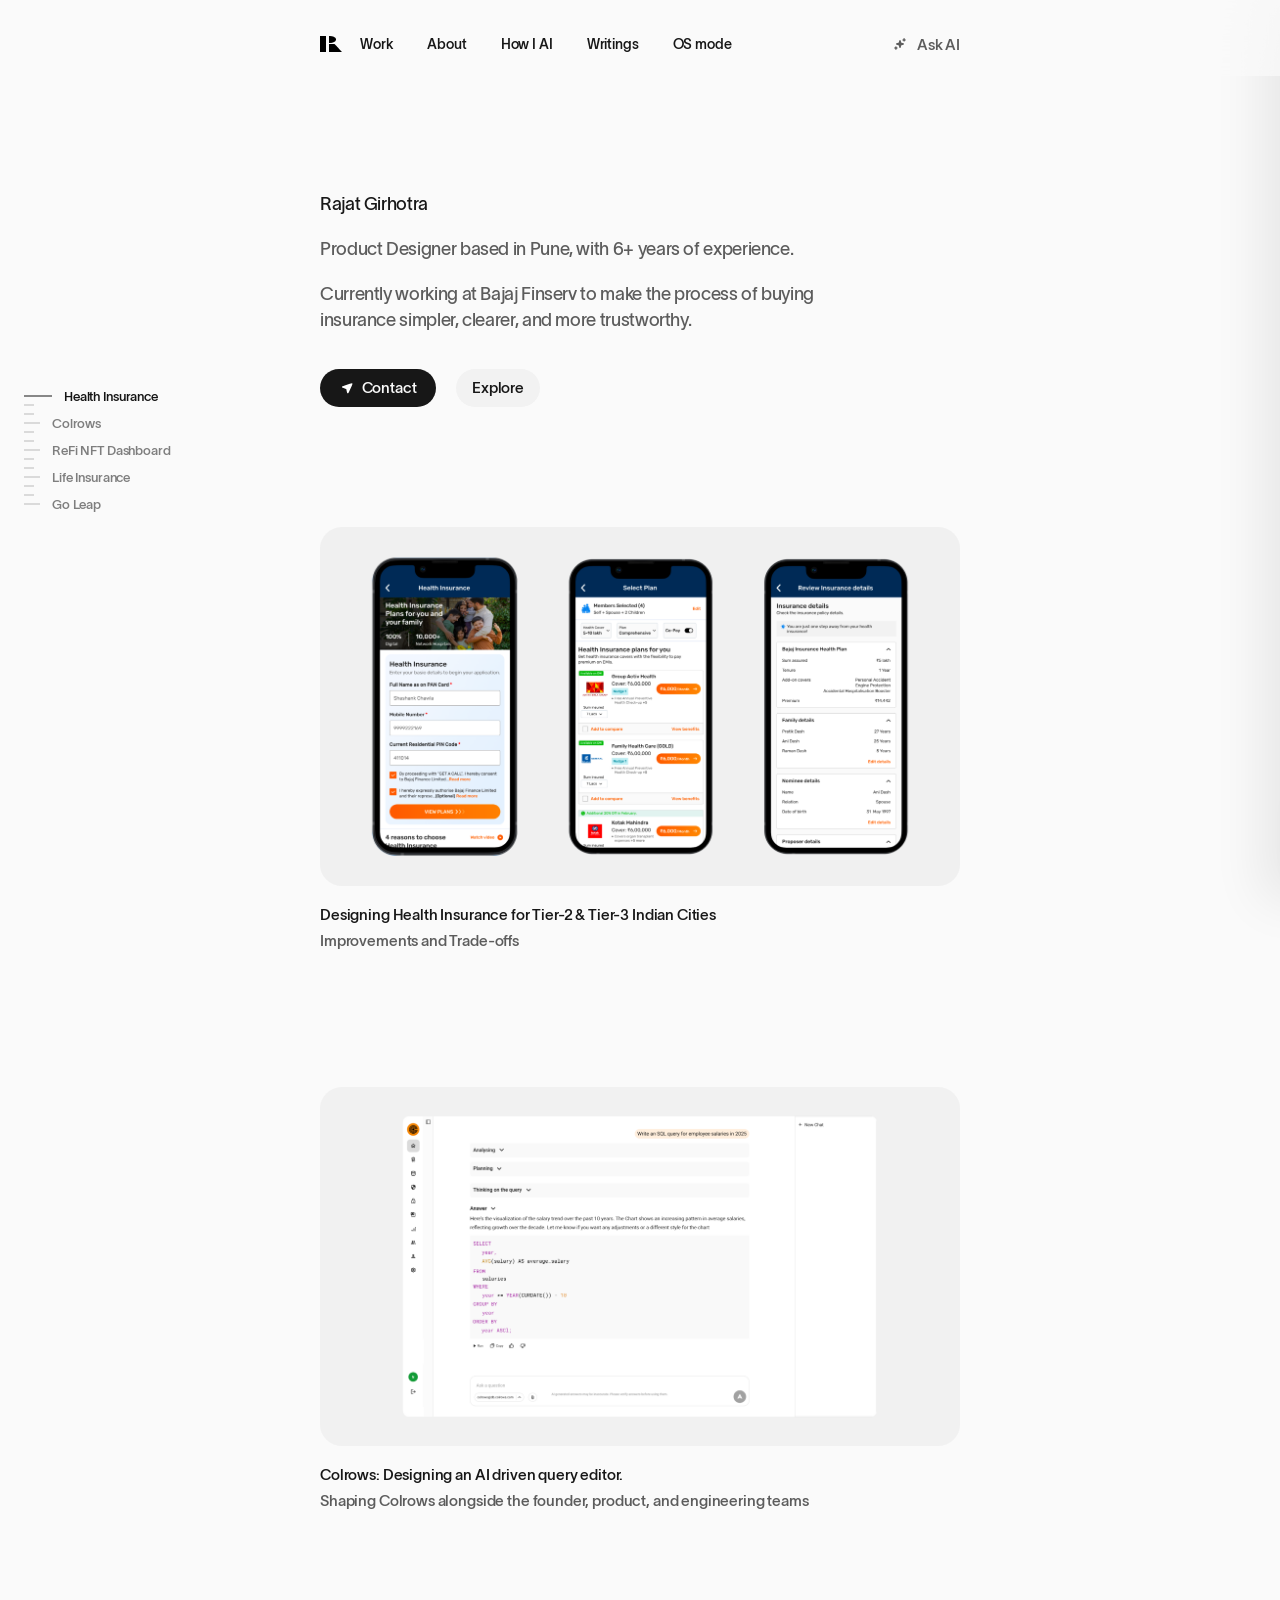
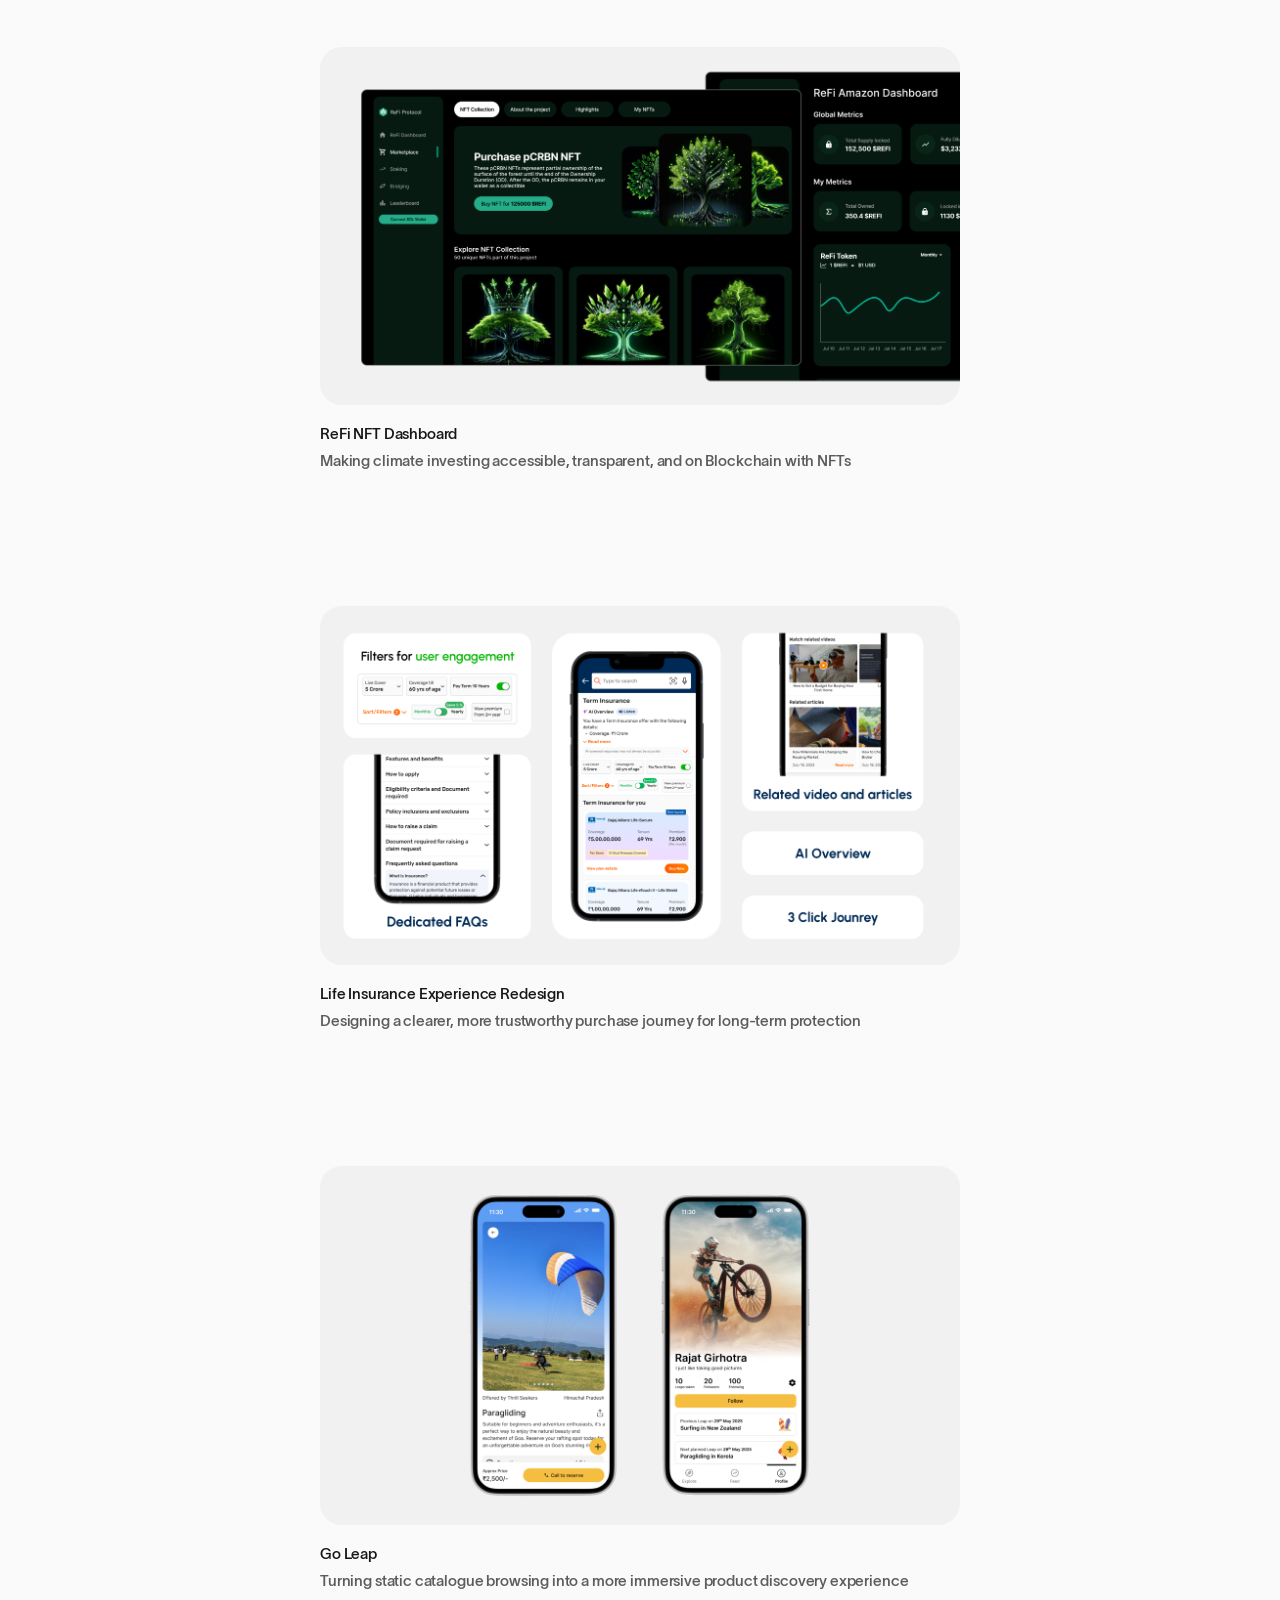
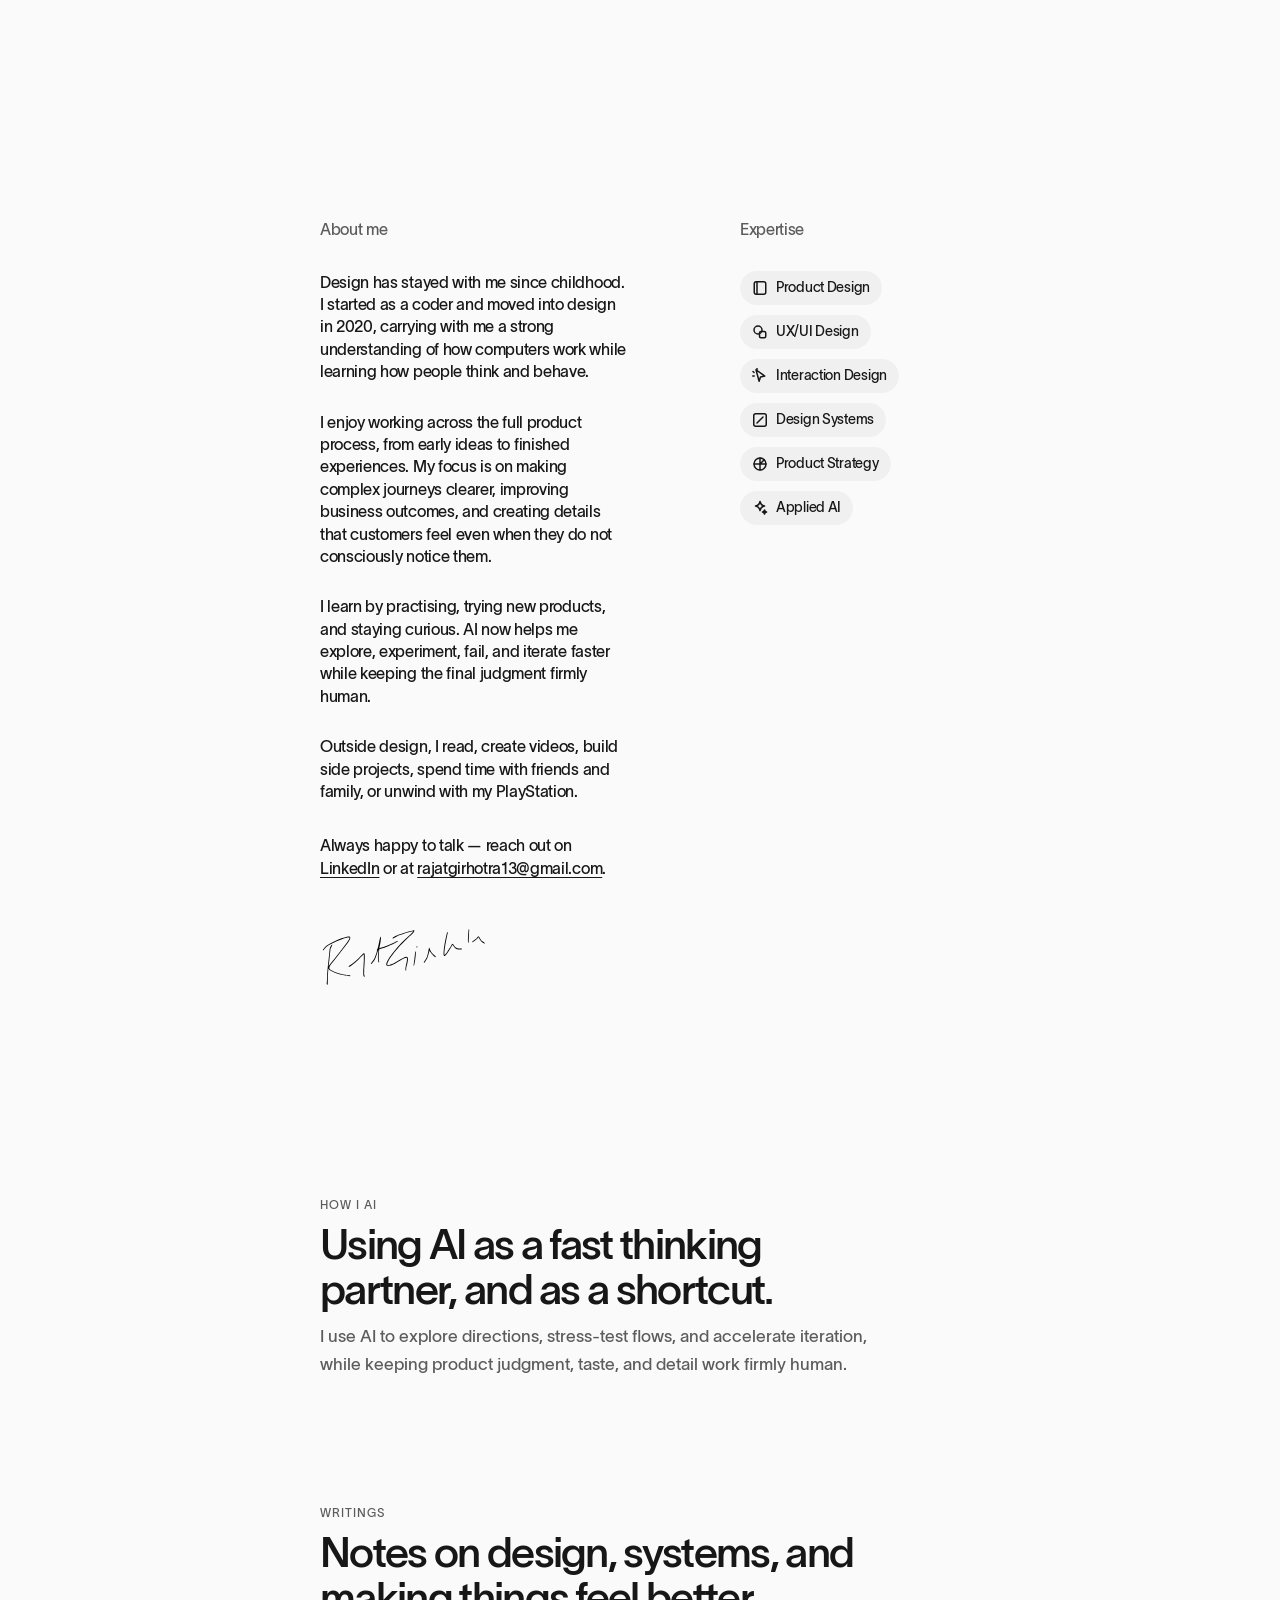
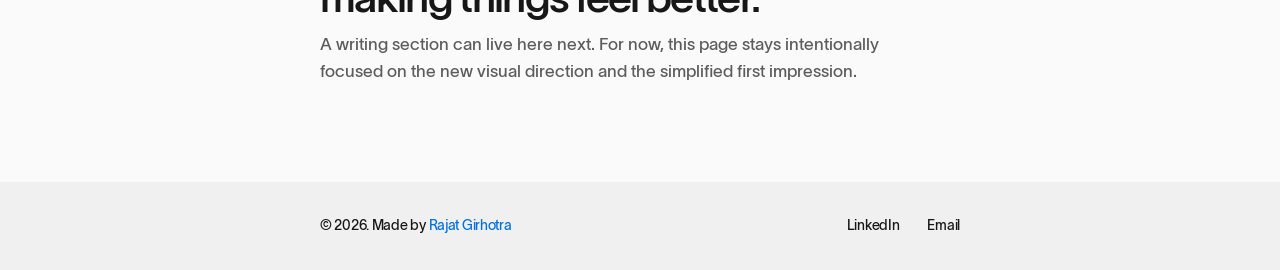
==== commit 2d6590e0: "95" ====
--- a/index.html
+++ b/index.html
@@ -5,6 +5,7 @@
   <meta name="viewport" content="width=device-width, initial-scale=1.0">
   <title>Rajat Girhotra</title>
   <meta name="description" content="Product designer based in Pune, designing thoughtful insurance experiences.">
+  <meta name="theme-color" content="#fafafa">
   <link rel="icon" type="image/png" sizes="16x16" href="/favicon-16.png">
   <link rel="icon" href="/favicon.ico" sizes="any">
   <link rel="icon" type="image/png" sizes="32x32" href="/favicon.png">
@@ -21,7 +22,7 @@
     }
     window.scrollTo(0, 0);
   </script>
-  <link rel="stylesheet" href="portfolio-redesign.css?v=20260815-3">
+  <link rel="stylesheet" href="portfolio-redesign.css?v=20260902-1">
 </head>
 <body>
   <div class="site-shell">
@@ -218,7 +219,7 @@
           </div>
         </div>
         <div class="feature-meta">
-          <h2 id="feature-title-2">Designing an AI driven query editor.</h2>
+          <h2 id="feature-title-2">Colrows: Designing an AI driven query editor.</h2>
           <p>Shaping Colrows alongside the founder, product, and engineering teams</p>
         </div>
       </section>
@@ -802,14 +803,15 @@
         <p class="case-study-kicker">Life Insurance</p>
         <h1 id="lifeCaseStudyTitle">Life Insurance Experience Redesign</h1>
         <p>
-          Redesigning a high-trust insurance purchase journey around clarity,
-          continuity, transparent plan selection, and confident completion.
+          Redesigning the end-to-end life insurance journey to make a complex,
+          long-term financial decision easier to understand, evaluate, and complete
+          with confidence.
         </p>
         <dl class="case-study-meta">
           <div><dt>Role</dt><dd>Product Designer</dd></div>
           <div><dt>Platform</dt><dd>Mobile Web + App</dd></div>
           <div><dt>Focus</dt><dd>Trust, Conversion, Forms</dd></div>
-          <div><dt>Scope</dt><dd>UX, UI, Journey Design</dd></div>
+          <div><dt>Scope</dt><dd>Journey Design, UX, UI, Error States</dd></div>
         </dl>
       </header>
 
@@ -819,22 +821,119 @@
       </picture>
 
       <section class="case-study-section">
-        <p class="case-study-kicker">01 Focus</p>
-        <h2>Making a long-term financial decision feel clear</h2>
-        <div class="case-study-card-grid">
-          <div class="case-study-card"><h3>Trust-first flow</h3><p>Structured the journey so users understood coverage, eligibility, and next steps before committing.</p></div>
-          <div class="case-study-card"><h3>Continuity</h3><p>Kept the experience coherent from discovery through proposal details, review, payment, and confirmation.</p></div>
-          <div class="case-study-card"><h3>Transparent choices</h3><p>Clarified plan comparison, premium logic, and decision points so users could move forward with confidence.</p></div>
-          <div class="case-study-card"><h3>Friction control</h3><p>Reduced uncertainty through progressive disclosure, simpler form sections, and clearer validation states.</p></div>
+        <p class="case-study-kicker">01 Context</p>
+        <h2>Life insurance asks for commitment before users feel confident</h2>
+        <p class="case-study-section-copy">
+          Buying life insurance is different from buying most financial products.
+          Users are making a decision that may affect their family for decades while
+          trying to understand coverage, policy duration, premiums, eligibility,
+          health declarations, and payment.
+        </p>
+        <p class="case-study-section-copy">
+          The existing journey contained the information required to complete a
+          purchase, but it often placed the burden of understanding that information
+          on the user. The challenge was not simply to shorten the flow. It was to
+          reduce uncertainty without removing information users genuinely needed to
+          make a responsible decision.
+        </p>
+      </section>
+
+      <section class="case-study-section">
+        <p class="case-study-kicker">02 Problem</p>
+        <h2>Where confidence started breaking down</h2>
+        <div class="case-study-card-grid">
+          <div class="case-study-card"><h3>Too much insurance language</h3><p>Users encountered product terminology before understanding what it meant for them, making basic decisions feel heavier than necessary.</p></div>
+          <div class="case-study-card"><h3>Disconnected journey</h3><p>Discovery, quotation, plan selection, proposal details, health declarations, and payment felt like separate stages instead of one continuous decision.</p></div>
+          <div class="case-study-card"><h3>Unclear premium decisions</h3><p>Coverage, tenure, payment frequency, and plan configuration affected premiums, but the relationship between those decisions was hard to follow.</p></div>
+          <div class="case-study-card"><h3>Form fatigue</h3><p>As users moved closer to purchase, the journey became form-heavy. Long sections and repeated questions made progress feel slower than it was.</p></div>
+          <div class="case-study-card"><h3>Late errors</h3><p>Some eligibility, validation, and data issues surfaced only after users had already invested significant effort.</p></div>
+          <div class="case-study-card"><h3>Trust drop-offs</h3><p>The highest-friction screens appeared exactly where users were sharing sensitive information or making the final financial commitment.</p></div>
+        </div>
+      </section>
+
+      <section class="case-study-section">
+        <p class="case-study-kicker">03 Challenge</p>
+        <h2>Simplify the experience without oversimplifying the decision</h2>
+        <p class="case-study-section-copy">
+          Life insurance has unavoidable complexity. Coverage decisions have
+          consequences, health information matters, regulatory information cannot
+          disappear, and different customer and payment states introduce extra
+          branches.
+        </p>
+        <p class="case-study-section-copy">
+          Instead of asking how to remove more steps, I approached the problem as:
+          how can every step earn its place in the journey? The goal was to make
+          complexity appear only when it became relevant and keep users informed
+          about why each decision mattered.
+        </p>
+      </section>
+
+      <section class="case-study-section">
+        <p class="case-study-kicker">04 Goals</p>
+        <h2>What we set out to achieve</h2>
+        <ol class="case-study-list">
+          <li>Make coverage, premiums, and important plan decisions understandable before users commit.</li>
+          <li>Create continuity from discovery through proposal, payment, and confirmation.</li>
+          <li>Reduce cognitive load across long forms using progressive disclosure and better grouping.</li>
+          <li>Prevent avoidable errors before submission instead of asking users to recover afterwards.</li>
+          <li>Build trust around sensitive moments such as health declarations and payment.</li>
+          <li>Support multiple customer and payment scenarios without making the primary journey feel complicated.</li>
+        </ol>
+      </section>
+
+      <section class="case-study-section">
+        <p class="case-study-kicker">05 Design Principle</p>
+        <h2>Explain, decide, confirm</h2>
+        <div class="case-study-card-grid">
+          <div class="case-study-card"><span>Explain</span><h3>Give context first</h3><p>Give users enough information to understand what a decision means before asking them to act.</p></div>
+          <div class="case-study-card"><span>Decide</span><h3>Focus the choice</h3><p>Present one focused decision without unnecessary information competing for attention.</p></div>
+          <div class="case-study-card"><span>Confirm</span><h3>Show what changed</h3><p>Make the result of the choice clear, including what happens next in the journey.</p></div>
+          <div class="case-study-card"><span>Used across</span><h3>High-trust moments</h3><p>This principle shaped coverage selection, plan configuration, health declarations, and payment decisions.</p></div>
+        </div>
+      </section>
+
+      <section class="case-study-section">
+        <p class="case-study-kicker">06 Design</p>
+        <h2>Eight areas that shaped the redesign</h2>
+        <div class="case-study-card-grid">
+          <div class="case-study-card"><span>01</span><h3>Easier starting point</h3><p>The journey reduced the amount of insurance knowledge expected from users and began with the decision they were trying to make: protecting themselves and their family.</p></div>
+          <div class="case-study-card"><span>02</span><h3>Coverage and premium connection</h3><p>When users changed a plan parameter, the premium impact stayed visible so configuration felt like understanding trade-offs, not just entering values.</p></div>
+          <div class="case-study-card"><span>03</span><h3>Transparent plan selection</h3><p>Plans were structured around the details most useful for the next decision, while secondary details stayed accessible without overwhelming comparison.</p></div>
+          <div class="case-study-card"><span>04</span><h3>Manageable forms</h3><p>Related questions were grouped, sections became easier to scan, field guidance moved closer to the input, and unnecessary repetition was reduced.</p></div>
+          <div class="case-study-card"><span>05</span><h3>Health declarations with context</h3><p>Medical and good-health declarations were treated as high-trust decisions, with clearer language and confirmation around choices with significant consequences.</p></div>
+          <div class="case-study-card"><span>06</span><h3>Earlier validation</h3><p>Requirements and system constraints surfaced closer to the moment of input, changing error handling from recovery after failure to prevention before submission.</p></div>
+          <div class="case-study-card"><span>07</span><h3>Explicit payment choices</h3><p>Payment options such as full payment or EMI were shown as clear alternatives with amount and expectation visible before selection.</p></div>
+          <div class="case-study-card"><span>08</span><h3>Continuity until completion</h3><p>Selected plan, coverage, and premium stayed present through the funnel, and confirmation screens clarified what was purchased and what happens next.</p></div>
+        </div>
+      </section>
+
+      <section class="case-study-section">
+        <p class="case-study-kicker">07 Outcome</p>
+        <h2>From a sequence of forms to one continuous decision</h2>
+        <div class="case-study-card-grid">
+          <div class="case-study-card"><h3>Clearer plan decisions</h3><p>Coverage, premium, and important plan information became easier to evaluate together rather than across disconnected screens.</p></div>
+          <div class="case-study-card"><h3>Lower perceived complexity</h3><p>Progressive disclosure and better grouping made a long insurance journey feel more manageable without hiding required information.</p></div>
+          <div class="case-study-card"><h3>Earlier error prevention</h3><p>Validation and constraints moved closer to user input, reducing unnecessary recovery loops later in the journey.</p></div>
+          <div class="case-study-card"><h3>Stronger continuity</h3><p>Users retained context about what they were purchasing as they moved from discovery to proposal and payment.</p></div>
+          <div class="case-study-card"><h3>Deliberate trust moments</h3><p>Sensitive decisions around health information and payment received additional explanation and confirmation instead of being treated like ordinary form inputs.</p></div>
         </div>
       </section>
 
       <section class="case-study-section case-study-reflection">
-        <p class="case-study-kicker">02 Reflection</p>
-        <h2>What this project reinforced</h2>
-        <p>
-          In insurance, trust is not a visual layer. It is built through sequencing,
-          explanation, recovery states, and the confidence that every next step makes sense.
+        <p class="case-study-kicker">08 What I learned</p>
+        <h2>Trust is created by the journey, not added to the interface</h2>
+        <p>
+          This project reinforced that trust in financial products rarely comes from
+          one reassurance message, illustration, or visual treatment. It comes from
+          hundreds of smaller decisions: explaining something before asking for it,
+          showing the effect of a choice immediately, preventing an error before it
+          happens, keeping important information visible, and being explicit about
+          what happens next.
+        </p>
+        <p>
+          Life insurance will always contain complexity. Good product design does
+          not pretend that complexity does not exist. It introduces it at the moment
+          the user is ready for it.
         </p>
       </section>
     </div>
@@ -937,7 +1036,7 @@
       <div id="askAiCaseStudyDrawer" class="ask-ai-suggestion-drawer" hidden>
         <p>Case studies</p>
         <button type="button" class="ask-ai-drawer-suggestion ask-ai-drawer-case-study" data-ask-ai-case-study="health">Designing Health Insurance for Tier-2 &amp; Tier-3 Indian Cities</button>
-        <button type="button" class="ask-ai-drawer-suggestion ask-ai-drawer-case-study" data-ask-ai-case-study="colrows">Designing an AI driven query editor</button>
+        <button type="button" class="ask-ai-drawer-suggestion ask-ai-drawer-case-study" data-ask-ai-case-study="colrows">Colrows: Designing an AI driven query editor</button>
         <button type="button" class="ask-ai-drawer-suggestion ask-ai-drawer-case-study" data-ask-ai-case-study="refi">ReFi NFT Dashboard</button>
         <button type="button" class="ask-ai-drawer-suggestion ask-ai-drawer-case-study" data-ask-ai-case-study="life">Life Insurance Experience Redesign</button>
         <button type="button" class="ask-ai-drawer-suggestion ask-ai-drawer-case-study" data-ask-ai-case-study="goleap">Go Leap</button>
@@ -987,6 +1086,6 @@
 
   <script src="portfolio-ai-validation.js"></script>
   <script src="portfolio-ai-rag.js"></script>
-  <script src="portfolio-redesign.js?v=20260815-3"></script>
+  <script src="portfolio-redesign.js?v=20260819-2"></script>
 </body>
 </html>
--- a/portfolio-redesign.css
+++ b/portfolio-redesign.css
@@ -515,6 +515,27 @@
 .pill-light:hover {
   background: #e7e7e7;
   color: #171717;
+}
+
+@media (hover: none) {
+  .pill-dark:hover {
+    background: #171717;
+  }
+
+  .pill-dark.contact-trigger:hover,
+  .pill-dark.contact-trigger.is-open:hover {
+    background: transparent;
+  }
+
+  .contact-trigger:hover::before,
+  .contact-trigger.is-open:hover::before {
+    background: #171717;
+  }
+
+  .pill-light:hover {
+    background: #f2f2f2;
+    color: #171717;
+  }
 }
 
 .topnav a:hover,
@@ -1565,6 +1586,15 @@
   line-height: 1.04;
 }
 
+.case-study-section-copy {
+  width: min(100%, 680px);
+  margin: 24px 0 0;
+  color: var(--muted);
+  font-size: 17px;
+  line-height: 1.55;
+  letter-spacing: -0.02em;
+}
+
 .case-study-card-grid,
 .case-study-stat-grid {
   display: grid;
@@ -1700,6 +1730,7 @@
 
   body.mobile-menu-open,
   body.mobile-menu-closing {
+    background: #bdbdbd;
     overflow: hidden;
   }
 
@@ -1707,10 +1738,27 @@
   body.mobile-menu-closing::before {
     content: "";
     position: fixed;
-    inset: 0;
+    top: 0;
+    right: 0;
+    bottom: auto;
+    left: 0;
+    height: 100vh;
+    height: 100dvh;
+    height: 100lvh;
     z-index: 64;
     background: rgba(17, 17, 17, 0.26);
+    opacity: 0;
     pointer-events: auto;
+    transition: opacity 0.28s ease;
+  }
+
+  body.mobile-menu-open::before {
+    opacity: 1;
+  }
+
+  body.mobile-menu-closing::before {
+    opacity: 0;
+    pointer-events: none;
   }
 
   .topbar {
@@ -1720,6 +1768,18 @@
     left: 0;
     z-index: 100;
     padding: 28px 0 0;
+    background: #fafafa !important;
+    -webkit-backdrop-filter: none !important;
+    backdrop-filter: none !important;
+    isolation: isolate;
+  }
+
+  .topbar::before {
+    content: "";
+    position: absolute;
+    inset: 0;
+    z-index: -1;
+    background: #fafafa;
   }
 
   .site-shell {
@@ -1736,12 +1796,56 @@
   }
 
   .topnav {
+    position: fixed;
+    top: 0;
+    right: 0;
+    left: 0;
+    z-index: 88;
+    display: grid;
+    grid-template-columns: 1fr;
     flex: 0 0 auto;
+    gap: 32px;
     justify-content: flex-start;
+    padding: 84px 16px 32px;
+    border-radius: 0;
+    background: var(--bg);
+    box-shadow: none;
+    pointer-events: none;
+    visibility: hidden;
+    transform: translate3d(0, -100%, 0);
+    transition:
+      transform 0.28s cubic-bezier(0.4, 0, 0.2, 1),
+      visibility 0s linear 0.28s;
+    will-change: transform;
   }
 
   .topnav a {
-    display: none;
+    display: flex;
+    align-items: center;
+    justify-content: space-between;
+    min-height: 32px;
+    padding: 0;
+    border-bottom: 0;
+    border-radius: 0;
+    color: var(--text);
+    font-size: 16px;
+    line-height: 1;
+    font-weight: 500;
+    letter-spacing: -0.02em;
+  }
+
+  body.mobile-menu-open .topnav {
+    pointer-events: auto;
+    visibility: visible;
+    transform: translate3d(0, 0, 0);
+    transition-delay: 0s;
+  }
+
+  body.mobile-menu-closing .topnav {
+    pointer-events: none;
+    visibility: visible;
+    transform: translate3d(0, -100%, 0);
+    transition-delay: 0s;
   }
 
   .brand {
@@ -1807,59 +1911,12 @@
     transform: translateY(-4px) rotate(-45deg);
   }
 
-  body.mobile-menu-open .topnav a,
-  body.mobile-menu-closing .topnav a {
-    display: flex;
-  }
-
-  body.mobile-menu-open .topnav,
-  body.mobile-menu-closing .topnav {
-    position: fixed;
-    top: 0;
-    right: 0;
-    left: 0;
-    z-index: 88;
-    display: grid;
-    grid-template-columns: 1fr;
-    gap: 32px;
-    padding: 84px 16px 32px;
-    border-radius: 0;
-    background: var(--bg);
-    box-shadow: none;
-    transform: translateY(0);
-  }
-
-  body.mobile-menu-open .topnav {
-    animation: mobile-menu-sheet-in 0.26s ease both;
-  }
-
-  body.mobile-menu-closing .topnav {
-    animation: mobile-menu-sheet-out 0.26s ease both;
-  }
-
-  body.mobile-menu-open .topnav a,
-  body.mobile-menu-closing .topnav a {
-    align-items: center;
-    justify-content: space-between;
-    min-height: 32px;
-    padding: 0;
-    border-bottom: 0;
-    border-radius: 0;
-    color: var(--text);
-    font-size: 16px;
-    line-height: 1;
-    font-weight: 500;
-    letter-spacing: -0.02em;
-  }
-
-  body.mobile-menu-open .topnav a:hover,
-  body.mobile-menu-closing .topnav a:hover {
+  .topnav a:hover {
     background: transparent;
     color: var(--text);
   }
 
-  body.mobile-menu-open .nav-description,
-  body.mobile-menu-closing .nav-description {
+  .nav-description {
     display: inline;
     color: var(--muted);
     font-size: 16px;
@@ -1867,26 +1924,6 @@
     font-weight: 500;
     letter-spacing: -0.02em;
     text-align: right;
-  }
-
-  @keyframes mobile-menu-sheet-in {
-    from {
-      transform: translateY(-100%);
-    }
-
-    to {
-      transform: translateY(0);
-    }
-  }
-
-  @keyframes mobile-menu-sheet-out {
-    from {
-      transform: translateY(0);
-    }
-
-    to {
-      transform: translateY(-100%);
-    }
   }
 
   .ask-ai-desktop-trigger {
